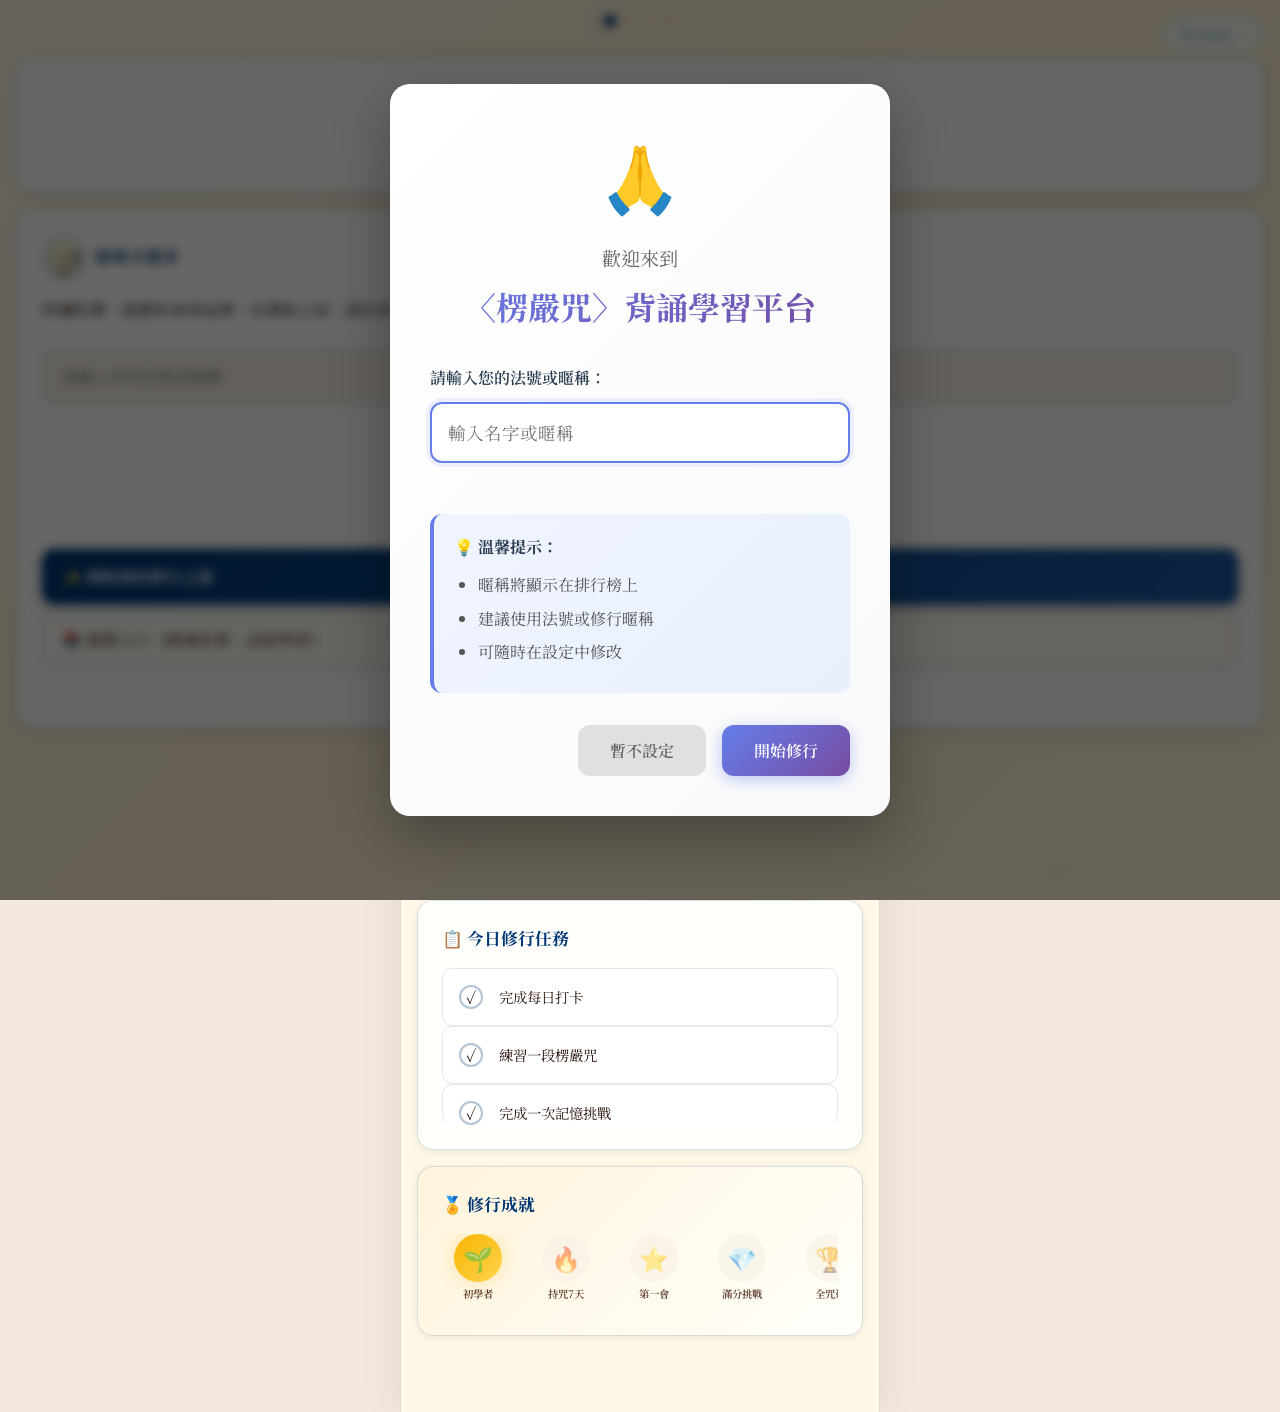
==== mobile-app.html @ 1b0c8c89 "楞嚴咒修行平台 - 手機App版本" ====
<!--
═══════════════════════════════════════════════════════════════
  檔案名稱：mobile-app.html
  功能說明：楞嚴咒修行平台 — 手機 App 版本（SPA）
  包含功能：入口故事、修行道場、經文練習、記憶挑戰、緣起故事、排行榜
  最後更新：2025-12-01
═══════════════════════════════════════════════════════════════
-->
<!DOCTYPE html>
<html lang="zh-TW">
<head>
    <meta charset="UTF-8">
    <meta name="viewport" content="width=device-width, initial-scale=1.0, maximum-scale=1.0, user-scalable=no, viewport-fit=cover">
    <meta name="apple-mobile-web-app-capable" content="yes">
    <meta name="apple-mobile-web-app-status-bar-style" content="default">
    <meta name="theme-color" content="#003775">
    <meta name="description" content="楞嚴咒背誦學習平台 — 手機版。透過遊戲化方式學習楞嚴咒，2620字・427句。">
    <title>楞嚴咒修行 — 手機版</title>

    <link rel="manifest" href="manifest.json">
    <link rel="icon" href="data:image/svg+xml,<svg xmlns=%22http://www.w3.org/2000/svg%22 viewBox=%220 0 100 100%22><text y=%22.9em%22 font-size=%2290%22>🪷</text></svg>">
    <link rel="apple-touch-icon" href="icons/zen_home.png">
    <link rel="stylesheet" href="mobile-app.css">
</head>
<body>
<div class="mobile-app" id="mobileApp">

    <!-- ==================== 頂部狀態列 ==================== -->
    <header class="app-header" id="appHeader">
        <div class="header-logo">
            <span class="logo-icon">🪷</span>
            <span>楞嚴咒修行</span>
        </div>
        <div class="header-stats">
            <div class="stat-badge" id="meritBadge">
                <span>☸</span>
                <span id="meritCount">0</span>
            </div>
            <div class="stat-badge" id="levelBadge">
                <span>⭐</span>
                <span id="levelText">Lv.1</span>
            </div>
            <img class="header-avatar" id="headerAvatar" src="avatars/mobile/1praying_monk.png" alt="頭像" onclick="MobileApp.showProfile()">
        </div>
    </header>

    <!-- ==================== 主內容區 ==================== -->
    <main class="app-content" id="appContent">

        <!-- ========== 道場主頁 ========== -->
        <div class="view active" id="view-home" data-view="home">
            <!-- 歡迎橫幅 -->
            <div class="dash-hero">
                <div class="dash-hero-title" id="dashGreeting">歡迎回來，修行者</div>
                <div class="dash-hero-subtitle">2620字・427句版本 ｜ 佛門課誦本</div>
            </div>

            <!-- 修行進度環 -->
            <div class="dash-progress-ring">
                <svg class="progress-ring-svg" viewBox="0 0 140 140">
                    <defs>
                        <linearGradient id="progressGradient" x1="0%" y1="0%" x2="100%" y2="0%">
                            <stop offset="0%" style="stop-color:#003775"/>
                            <stop offset="100%" style="stop-color:#83CCD2"/>
                        </linearGradient>
                    </defs>
                    <circle class="progress-ring-bg" cx="70" cy="70" r="60"/>
                    <circle class="progress-ring-fill" id="progressRing" cx="70" cy="70" r="60"
                            stroke-dasharray="377" stroke-dashoffset="377"/>
                </svg>
                <div class="progress-ring-text">
                    <div class="progress-ring-percent" id="progressPercent">0%</div>
                    <div class="progress-ring-label" id="progressLabel">已學會 0/427 句</div>
                </div>
            </div>

            <!-- 快捷卡片 -->
            <div class="dash-quicklinks">
                <div class="dash-quick-card" onclick="MobileApp.switchTab('practice')">
                    <span class="quick-card-icon">📖</span>
                    <div class="quick-card-title">經文練習</div>
                    <div class="quick-card-desc" id="practiceDesc">繼續學習</div>
                </div>
                <div class="dash-quick-card" onclick="MobileApp.switchTab('game')">
                    <span class="quick-card-icon">🎮</span>
                    <div class="quick-card-title">記憶挑戰</div>
                    <div class="quick-card-desc">問答追逐賽</div>
                </div>
            </div>

            <!-- 每日打卡 -->
            <div class="dash-checkin">
                <div class="checkin-header">
                    <span class="checkin-title">📅 每日打卡</span>
                    <span class="checkin-streak" id="streakDisplay">🔥 0 天</span>
                </div>
                <div class="checkin-week" id="checkinWeek"></div>
                <button class="checkin-btn" id="checkinBtn" onclick="MobileApp.dailyCheckin()">
                    ✨ 今日打卡
                </button>
            </div>

            <!-- 今日任務 -->
            <div class="dash-tasks">
                <div class="section-title">📋 今日修行任務</div>
                <div id="taskList">
                    <div class="task-item">
                        <div class="task-check" onclick="this.classList.toggle('done'); this.nextElementSibling.classList.toggle('done')">✓</div>
                        <span class="task-text">完成每日打卡</span>
                    </div>
                    <div class="task-item">
                        <div class="task-check" onclick="this.classList.toggle('done'); this.nextElementSibling.classList.toggle('done')">✓</div>
                        <span class="task-text">練習一段楞嚴咒</span>
                    </div>
                    <div class="task-item">
                        <div class="task-check" onclick="this.classList.toggle('done'); this.nextElementSibling.classList.toggle('done')">✓</div>
                        <span class="task-text">完成一次記憶挑戰</span>
                    </div>
                </div>
            </div>

            <!-- 成就 -->
            <div class="dash-achievements">
                <div class="section-title">🏅 修行成就</div>
                <div class="achievement-scroll" id="achievementScroll">
                    <div class="achievement-badge">
                        <div class="badge-icon">🌱</div>
                        <div class="badge-name">初學者</div>
                    </div>
                    <div class="achievement-badge">
                        <div class="badge-icon locked">🔥</div>
                        <div class="badge-name">持咒7天</div>
                    </div>
                    <div class="achievement-badge">
                        <div class="badge-icon locked">⭐</div>
                        <div class="badge-name">第一會</div>
                    </div>
                    <div class="achievement-badge">
                        <div class="badge-icon locked">💎</div>
                        <div class="badge-name">滿分挑戰</div>
                    </div>
                    <div class="achievement-badge">
                        <div class="badge-icon locked">🏆</div>
                        <div class="badge-name">全咒通</div>
                    </div>
                </div>
            </div>
        </div>

        <!-- ========== 經文練習頁 ========== -->
        <div class="view" id="view-practice" data-view="practice">
            <!-- 分會選擇 -->
            <div class="practice-sections" id="sectionSelector"></div>

            <!-- 模式選擇 -->
            <div class="practice-modes" id="modeSelector"></div>

            <!-- 拼音切換 -->
            <div class="pinyin-toggle">
                <div class="toggle-switch" id="pinyinToggle" onclick="MobileApp.togglePinyin()"></div>
                <span class="toggle-label">顯示拼音</span>
            </div>

            <!-- 預設模式：咒語顯示 -->
            <div id="defaultModeContent">
                <div class="mantra-display" id="mantraDisplay"></div>
                <div class="pagination" id="pagination"></div>
            </div>

            <!-- 拼圖模式 -->
            <div id="puzzleModeContent" style="display:none;">
                <div class="puzzle-container">
                    <div class="puzzle-question">
                        <div class="puzzle-question-text">請將以下文字排列為正確順序</div>
                        <div class="puzzle-reference" id="puzzleRef"></div>
                    </div>
                    <div class="puzzle-answer-area" id="puzzleAnswer"></div>
                    <div class="puzzle-pieces" id="puzzlePieces"></div>
                    <div style="text-align:center; margin-top: var(--space-md);">
                        <button class="btn-mobile btn-primary-m" onclick="MobileApp.nextPuzzle()">下一題 →</button>
                    </div>
                </div>
            </div>

            <!-- 問答模式 -->
            <div id="quizModeContent" style="display:none;">
                <div class="quiz-container">
                    <div class="quiz-current">
                        <div class="quiz-label">目前咒語</div>
                        <div class="quiz-text" id="quizCurrentText"></div>
                    </div>
                    <div class="quiz-label" style="text-align:center; margin-bottom: var(--space-sm);">請選擇下一句：</div>
                    <div class="quiz-options" id="quizOptions"></div>
                    <div class="game-feedback" id="quizFeedback" style="display:none;"></div>
                </div>
            </div>

            <!-- 錄音浮動按鈕 -->
            <button class="mobile-recorder-fab" id="recorderFab" onclick="MobileApp.toggleRecorder()" title="錄音">🎙️</button>
        </div>

        <!-- ========== 記憶挑戰頁 ========== -->
        <div class="view" id="view-game" data-view="game">
            <!-- 遊戲模式選擇 -->
            <div id="gameModeSelect" class="game-mode-select">
                <div class="section-title">🎮 選擇挑戰模式</div>

                <div class="game-mode-card" onclick="MobileApp.startChaseGame()">
                    <span class="game-mode-icon">⚔️</span>
                    <div class="game-mode-title">問答追逐賽</div>
                    <div class="game-mode-desc">答對前進，答錯後退<br>10次錯誤即挑戰失敗</div>
                    <div style="margin-top: var(--space-md); font-size:0.8rem; color: var(--accent); font-weight:600;">
                        入場費: 10 功德 ｜ 獎勵: 15-25 功德
                    </div>
                </div>

                <div class="game-mode-card" onclick="MobileApp.switchTab('practice'); MobileApp.setMode('puzzle')">
                    <span class="game-mode-icon">🧩</span>
                    <div class="game-mode-title">拼圖重組</div>
                    <div class="game-mode-desc">將打散的咒語文字<br>排列回正確順序</div>
                </div>

                <div style="text-align:center; padding: var(--space-md); font-size:0.85rem; color: var(--text-muted);">
                    目前功德: <strong id="gameMeritDisplay">0</strong> ☸
                </div>
            </div>

            <!-- 追逐遊戲進行中 -->
            <div id="chaseGameArea" class="chase-game" style="display:none;">
                <div class="section-title">⚔️ 問答追逐賽</div>

                <!-- 分會選擇 -->
                <div class="practice-sections" style="margin-bottom: var(--space-md);">
                    <select id="gameSection" class="section-chip" style="padding: 8px 16px; font-family:inherit; border-radius: var(--radius-full); border: 1.5px solid var(--border); background: var(--bg-card);" onchange="MobileApp.resetChaseGame()">
                        <option value="verses">偈頌</option>
                        <option value="assembly1" selected>第一會</option>
                        <option value="assembly2">第二會</option>
                        <option value="assembly3">第三會</option>
                        <option value="assembly4">第四會</option>
                        <option value="assembly5">第五會</option>
                    </select>
                </div>

                <!-- 追逐軌道 -->
                <div class="chase-track">
                    <div class="chase-character chase-player" id="chasePlayer">🧑‍🦲</div>
                    <div class="chase-character chase-enemy" id="chaseEnemy">👹</div>
                    <div class="chase-error-count">❌ <span id="chaseErrors">0</span>/10</div>
                </div>

                <!-- 當前咒語 -->
                <div class="game-current-mantra">
                    <div class="game-current-label">當前咒語</div>
                    <div class="game-current-text" id="gameCurrentText">—</div>
                    <button class="btn-mobile btn-secondary-m" style="margin-top: var(--space-sm); min-height:36px; padding:6px 16px; font-size:0.8rem;" onclick="MobileApp.playGameAudio()">🔊 播放</button>
                </div>

                <!-- 選項 -->
                <div class="game-options" id="gameOptions"></div>

                <!-- 反饋 -->
                <div class="game-feedback" id="gameFeedback" style="display:none;"></div>

                <!-- 退出按鈕 -->
                <div style="text-align:center; margin-top: var(--space-lg);">
                    <button class="btn-mobile btn-secondary-m" onclick="MobileApp.exitChaseGame()">退出挑戰</button>
                </div>
            </div>

            <!-- 遊戲結果 -->
            <div id="gameResultArea" class="game-result" style="display:none;">
                <span class="game-result-icon" id="gameResultIcon">🎉</span>
                <div class="game-result-title" id="gameResultTitle">挑戰完成！</div>
                <div class="game-result-score" id="gameResultScore"></div>
                <button class="btn-mobile btn-primary-m btn-full" onclick="MobileApp.exitChaseGame()">返回挑戰列表</button>
            </div>
        </div>

        <!-- ========== 緣起故事頁 ========== -->
        <div class="view" id="view-story" data-view="story">
            <div class="story-view">
                <div class="story-header">
                    <span class="story-header-icon">📖</span>
                    <div class="story-header-title">楞嚴咒緣起故事</div>
                </div>

                <div class="story-section">
                    <div class="story-section-title">【壹】故事背景</div>
                    <p class="story-text">
                        在兩千五百多年前的古印度，佛陀住在<strong>室羅筏城</strong>的祇桓精舍。
                        這座城市繁華富庶，佛陀在此說法度化衆生。當時佛陀身邊有許多弟子，
                        其中最出名的之一就是<strong>阿難尊者</strong>——佛陀的堂弟，也是佛陀的侍者。
                    </p>
                </div>

                <div class="story-section">
                    <div class="story-section-title">【貳】主要人物</div>
                    <div class="story-character-cards">
                        <div class="story-character">
                            <img src="人物圖檔/1.png" alt="阿難尊者" onerror="this.src='avatars/1praying_monk.png'">
                            <div class="story-character-name">阿難尊者</div>
                            <p style="font-size:0.75rem; color:var(--text-muted); margin-top:4px;">佛陀堂弟</p>
                        </div>
                        <div class="story-character">
                            <img src="人物圖檔/2.png" alt="摩登伽女" onerror="this.src='avatars/lotus_flower.png'">
                            <div class="story-character-name">摩登伽女</div>
                            <p style="font-size:0.75rem; color:var(--text-muted); margin-top:4px;">首陀羅族少女</p>
                        </div>
                    </div>
                    <p class="story-text">
                        阿難尊者記憶力超群，能背誦佛陀所說的所有經文，被稱為「多聞第一」。
                        他是佛法傳承的關鍵人物。
                    </p>
                </div>

                <div class="story-section">
                    <div class="story-section-title">【參】事件起因</div>
                    <p class="story-text">
                        有一天，阿難獨自外出乞食化緣。途中，他經過一條溪流，恰好遇見了一位名叫
                        <strong>摩登伽女</strong>的年輕女子。摩登伽女一見到相貌莊嚴的阿難，便深深被他吸引。
                    </p>
                </div>

                <div class="story-section">
                    <div class="story-section-title">【肆】危機時刻</div>
                    <p class="story-text">
                        摩登伽女的母親是一位精通外道咒術的婦人。見女兒對阿難一見鍾情，
                        便施展了<strong style="color:var(--danger);">先梵天咒</strong>（一種強力的迷惑咒術），
                        企圖控制阿難的心智。阿難雖然博學多聞，但定力不足，即將被邪咒迷惑，
                        <strong>清淨戒體即將被毀</strong>！
                    </p>
                    <div class="story-highlight">
                        <strong>🚨 情況危急！</strong> 如果阿難破戒，不僅他個人的修行毀於一旦，
                        更會影響整個佛法的傳承！
                    </div>
                </div>

                <div class="story-section">
                    <div class="story-section-title">【伍】佛陀救護</div>
                    <p class="story-text">
                        在千鈞一髮之際，佛陀以神通力感知到阿難的危險。
                        佛陀立即從肉髻中放出百寶光明，光中化現出一尊佛，
                        宣說了這部威力無比的<strong>楞嚴咒</strong>。
                    </p>
                    <div class="story-highlight">
                        <strong>🔮 楞嚴咒的力量：</strong><br>
                        ・破除一切邪咒邪術<br>
                        ・護持修行者的清淨心<br>
                        ・降伏天魔外道<br>
                        ・增長智慧與定力
                    </div>
                    <p class="story-text" style="margin-top: var(--space-md);">
                        佛陀命文殊師利菩薩持咒前往解救，楞嚴咒的神力瞬間破除了先梵天咒，
                        阿難恢復了清淨心，免於破戒之災。
                    </p>
                </div>

                <div class="story-section">
                    <div class="story-section-title">【陸】故事結局與意義</div>
                    <p class="story-text">
                        阿難被救回後，深感慚愧，跪在佛前痛哭懺悔。他發願要精進修行，
                        並請求佛陀開示正確的修行方法。佛陀因此開演了《楞嚴經》的教法。
                    </p>
                    <div class="story-quote">
                        「<strong>楞嚴咒</strong>是咒中之王，一切諸佛皆從楞嚴咒出生。
                        持誦此咒，能護身護心，遠離一切災難。」
                    </div>
                    <p class="story-text" style="margin-top: var(--space-md);">
                        而你，現在也將踏上學習楞嚴咒的旅程。<br>
                        這不只是背誦，更是一場<strong>心靈的修行</strong>。
                    </p>
                </div>
            </div>
        </div>

        <!-- ========== 排行榜頁 ========== -->
        <div class="view" id="view-leaderboard" data-view="leaderboard">
            <div class="leaderboard-header">
                <span class="lb-icon">🏆</span>
                <div class="lb-title">功德排行榜</div>
            </div>
            <div class="lb-list" id="leaderboardList"></div>
        </div>

    </main>

    <!-- ==================== 底部導航列 ==================== -->
    <nav class="bottom-nav" id="bottomNav">
        <button class="nav-tab active" data-tab="home" onclick="MobileApp.switchTab('home')">
            <span class="tab-icon">🏠</span>
            <span>道場</span>
        </button>
        <button class="nav-tab" data-tab="practice" onclick="MobileApp.switchTab('practice')">
            <span class="tab-icon">📖</span>
            <span>練習</span>
        </button>
        <button class="nav-tab" data-tab="game" onclick="MobileApp.switchTab('game')">
            <span class="tab-icon">🎮</span>
            <span>挑戰</span>
        </button>
        <button class="nav-tab" data-tab="story" onclick="MobileApp.switchTab('story')">
            <span class="tab-icon">📜</span>
            <span>故事</span>
        </button>
        <button class="nav-tab" data-tab="leaderboard" onclick="MobileApp.switchTab('leaderboard')">
            <span class="tab-icon">📊</span>
            <span>排行</span>
        </button>
    </nav>

    <!-- ==================== Onboarding 覆蓋層 ==================== -->
    <div class="onboarding-overlay" id="onboardingOverlay">
        <!-- 粒子背景 -->
        <div class="ob-particles" id="obParticles"></div>

        <!-- 跳過按鈕 -->
        <button class="ob-skip" onclick="MobileApp.skipOnboarding()">暫時跳過 →</button>

        <!-- 進度指示 -->
        <div class="ob-progress" id="obProgress">
            <div class="ob-dot active" data-step="0"></div>
            <div class="ob-dot" data-step="1"></div>
            <div class="ob-dot" data-step="2"></div>
            <div class="ob-dot" data-step="3"></div>
        </div>

        <!-- 場景 0: 歡迎 & 設定 -->
        <div class="ob-scene active" id="obScene0">
            <div class="ob-welcome-card">
                <p class="greeting">歡迎來到〈楞嚴咒〉背誦學習平台</p>
                <h1 class="main-title">你的修行之旅即將開始</h1>
            </div>

            <div class="ob-dialogue">
                <div class="ob-speaker">
                    <img class="ob-speaker-icon" src="avatars/mobile/護法v2.png" alt="道場守護者" onerror="this.src='avatars/1praying_monk.png'">
                    <span class="ob-speaker-name">道場守護者</span>
                </div>
                <p class="ob-text">
                    阿彌陀佛，感謝你來到這裡。在開始之前，請告訴我該如何稱呼你？
                </p>
                <div style="margin-top: var(--space-lg);">
                    <input type="text" class="ob-input" id="obUserName" placeholder="請輸入你的法號或暱稱" autocomplete="off">
                </div>
                <div style="margin-top: var(--space-lg);">
                    <p class="ob-avatar-label">請選擇你的法相（頭像）</p>
                    <div class="ob-avatar-grid" id="obAvatarGrid">
                        <button class="ob-avatar-btn selected" data-avatar="avatars/mobile/1praying_monk.png" onclick="MobileApp.selectAvatar(this)">
                            <img src="avatars/mobile/1praying_monk.png" alt="合掌僧侶">
                        </button>
                        <button class="ob-avatar-btn" data-avatar="avatars/mobile/meditating.png" onclick="MobileApp.selectAvatar(this)">
                            <img src="avatars/mobile/meditating.png" alt="打坐修行">
                        </button>
                        <button class="ob-avatar-btn" data-avatar="avatars/mobile/dharma_wheel.png" onclick="MobileApp.selectAvatar(this)">
                            <img src="avatars/mobile/dharma_wheel.png" alt="法輪">
                        </button>
                        <button class="ob-avatar-btn" data-avatar="avatars/mobile/mala_beads.png" onclick="MobileApp.selectAvatar(this)">
                            <img src="avatars/mobile/mala_beads.png" alt="念珠">
                        </button>
                        <button class="ob-avatar-btn" data-avatar="avatars/mobile/lotus_flower.png" onclick="MobileApp.selectAvatar(this)">
                            <img src="avatars/mobile/lotus_flower.png" alt="蓮花">
                        </button>
                    </div>
                </div>
                <div class="ob-choices" style="margin-top: var(--space-lg);">
                    <button class="ob-choice-btn primary" onclick="MobileApp.startOnboarding()">
                        ✨ 開始我的修行之旅
                    </button>
                    <button class="ob-choice-btn" onclick="MobileApp.advancedEntry()">
                        📚 進階入口（跳過故事，直接學習）
                    </button>
                </div>
                <p style="text-align:center; margin-top: var(--space-md); font-size:0.8rem; color: var(--text-muted);">
                    💡 進階入口適合已熟悉背景故事的修行者
                </p>
            </div>
        </div>

        <!-- 場景 1: 緊急情況 -->
        <div class="ob-scene" id="obScene1">
            <div class="ob-emergency">
                <span class="ob-emergency-icon">⚠️</span>
                <div style="margin-top: var(--space-md);">
                    <div class="ob-speaker">
                        <span style="font-size:2rem;">😰</span>
                        <span class="ob-speaker-name" id="obSpeaker1">道場弟子</span>
                    </div>
                    <p class="ob-text center">
                        <strong class="ob-highlight" id="obName1"></strong>，不好了！<br>
                        <span class="ob-danger">阿難尊者遇到危險了！</span>
                    </p>
                    <p class="ob-text" style="margin-top: var(--space-md);">
                        阿難尊者外出化緣時，被摩登伽女的母親用<span class="ob-danger">邪咒困住</span>，
                        清淨戒體即將被毀！
                    </p>
                </div>
            </div>
            <div class="ob-choices" style="margin-top: var(--space-md);">
                <button class="ob-choice-btn primary" onclick="MobileApp.nextOBScene(2)">
                    💪 我願意幫忙！發生什麼事了？
                </button>
                <button class="ob-choice-btn" onclick="MobileApp.nextOBScene(2)">
                    🤔 阿難尊者是誰？為什麼這麼重要？
                </button>
            </div>
        </div>

        <!-- 場景 2: 佛陀說明 -->
        <div class="ob-scene" id="obScene2">
            <div class="ob-dialogue">
                <div class="ob-speaker">
                    <img class="ob-speaker-icon" src="avatars/mobile/gaya佛陀(有背景).png" alt="佛陀" onerror="this.style.display='none'">
                    <span class="ob-speaker-name">佛陀</span>
                </div>
                <p class="ob-text">
                    <strong class="ob-highlight" id="obName2"></strong>，阿難是我的弟子，
                    他記憶力超群，能背誦所有經文，是佛法傳承的關鍵人物。
                </p>
                <p class="ob-text" style="margin-top: var(--space-md);">
                    此刻，他正被邪咒困住，處境危急。
                    <span class="ob-highlight">只有楞嚴咒的力量</span>能夠破解這個邪咒。
                </p>
                <p class="ob-text center" style="font-size:1.2rem; margin-top: var(--space-xl);">
                    "但是... <strong class="ob-highlight" id="obName3"></strong>，<br>
                    <span class="ob-highlight">為什麼我選擇了你？</span>"
                </p>
            </div>
            <div class="ob-choices" style="margin-top: var(--space-md);">
                <button class="ob-choice-btn primary" onclick="MobileApp.nextOBScene(3)">
                    為什麼是我？我能做到嗎？
                </button>
            </div>
        </div>

        <!-- 場景 3: 使命揭示 -->
        <div class="ob-scene" id="obScene3">
            <div class="ob-mission">
                <span class="ob-mission-icon">🔮</span>
                <h2 class="ob-mission-title">你被選中的原因</h2>
                <p class="ob-mission-desc">
                    <strong class="ob-highlight" id="obName4"></strong>，我看到了你內心的<span class="ob-highlight">善念</span>與<span class="ob-highlight">決心</span>。
                    <br><br>
                    楞嚴咒不只是咒語，它是<span class="ob-highlight">智慧與慈悲的結晶</span>。<br>
                    只有真心想要幫助他人的人，才能發揮它的真正力量。
                </p>
                <p class="ob-mission-desc" style="font-size:1.05rem; margin-top: var(--space-lg);">
                    這不僅是救援阿難的任務，<br>
                    更是你<span class="ob-highlight">修行之路的開始</span>。
                </p>
            </div>
            <div class="ob-dialogue" style="margin-top: var(--space-lg);">
                <p class="ob-text center" style="font-size:1.15rem;">
                    <strong class="ob-highlight" id="obName5"></strong>，<br>
                    你願意接受這個使命嗎？
                </p>
            </div>
            <div class="ob-choices" style="margin-top: var(--space-md);">
                <button class="ob-choice-btn primary" onclick="MobileApp.acceptMission()">
                    ⚔️ 我接受！請教我楞嚴咒
                </button>
                <button class="ob-choice-btn" onclick="MobileApp.showEncouragement()">
                    😰 我擔心自己做不到...
                </button>
            </div>
        </div>

        <!-- 鼓勵場景 -->
        <div class="ob-scene" id="obSceneEncourage">
            <div class="ob-dialogue">
                <div class="ob-speaker">
                    <img class="ob-speaker-icon" src="avatars/mobile/gaya佛陀(有背景).png" alt="佛陀" onerror="this.style.display='none'">
                    <span class="ob-speaker-name">佛陀</span>
                </div>
                <p class="ob-text">
                    <strong class="ob-highlight" id="obName6"></strong>，不要害怕。
                </p>
                <p class="ob-text" style="margin-top: var(--space-md);">
                    <span class="ob-highlight">每個人都是從零開始的</span>。<br>
                    我會一步步引導你，我們一起學習。
                </p>
                <p class="ob-text center" style="font-size:1.15rem; margin-top: var(--space-xl);">
                    "相信自己，<br>你一定可以的！"
                </p>
            </div>
            <div class="ob-choices" style="margin-top: var(--space-md);">
                <button class="ob-choice-btn primary" onclick="MobileApp.acceptMission()">
                    💪 好！我願意試試看
                </button>
            </div>
        </div>
    </div>

    <!-- ==================== Toast 通知 ==================== -->
    <div class="mobile-toast" id="mobileToast">
        <span class="toast-icon" id="toastIcon">✨</span>
        <div class="toast-content">
            <div class="toast-title" id="toastTitle"></div>
            <div class="toast-message" id="toastMessage"></div>
        </div>
    </div>

    <!-- 蓮花裝飾 -->
    <div class="lotus-decoration">🪷</div>

    <!-- 音頻播放器 -->
    <audio id="audioPlayer"></audio>
</div>

<!-- ==================== 隱藏桌面版注入的 UI ==================== -->
<style>
    /* global-nav.js 注入的桌面導航列 — 手機版不需要 */
    .global-nav { display: none !important; }
    body { padding-top: 0 !important; }
    /* user-profile-system.js 的歡迎彈窗 — 手機版用 onboarding 取代 */
    .user-welcome-modal-overlay { display: none !important; }
    /* progressive-learning-ui.js 注入的桌面 UI */
    .progressive-mode-toggle, .progressive-stats-bar { display: none !important; }
</style>

<!-- ==================== 咒語資料 ==================== -->
<script src="mantra-data.js"></script>

<!-- ==================== 原站外部 JS 功能模組（完整包含） ==================== -->
<!-- 載入順序依照依賴關係：基礎 → 引擎 → UI -->

<!-- 1. 基礎：全域資料管理器（自動初始化，localStorage: shurangama_user_data_v2） -->
<script src="global-data-manager.js"></script>

<!-- 2. 間隔重複引擎（依賴 GlobalDataManager，自動初始化） -->
<script src="spaced-repetition-engine.js"></script>

<!-- 3. 漸進式學習引擎（依賴 GDM + SRS，需手動實例化） -->
<script src="progressive-learning-engine.js"></script>

<!-- 4. 難度引擎（依賴 GDM，自動初始化） -->
<script src="difficulty-engine.js"></script>

<!-- 5. 獎勵通知系統（獨立，自動監聽 levelUp / achievementUnlocked 事件） -->
<script src="reward-notification.js"></script>

<!-- 6. 用戶個人檔案系統（自動初始化） -->
<script src="user-profile-system.js"></script>

<!-- 7. 漸進式學習 UI（依賴 GDM + SRS + PLE，自動初始化） -->
<script src="progressive-learning-ui.js"></script>
<link rel="stylesheet" href="progressive-learning-styles.css">

<!-- 8. 全域導航（桌面版導航，CSS 已隱藏，保留以確保 navigateWithTransition 等功能可用） -->
<script src="global-nav.js"></script>

<!-- ==================== App 核心邏輯 ==================== -->
<script src="mobile-app.js"></script>


<!-- ==================== Service Worker 註冊 ==================== -->
<script>
if ('serviceWorker' in navigator) {
    window.addEventListener('load', () => {
        navigator.serviceWorker.register('./sw.js')
            .then(reg => console.log('[App] SW registered:', reg.scope))
            .catch(err => console.warn('[App] SW registration failed:', err));
    });
}
</script>

</body>
</html>
---- mobile-app.css ----
/**
 * ═══════════════════════════════════════════════════════════════
 * 檔案名稱：mobile-app.css
 * 功能說明：楞嚴咒修行平台 — 手機 App 版本樣式
 * 設計風格：日本傳統色 + 現代手機 UI
 * ═══════════════════════════════════════════════════════════════
 */

@import url('https://fonts.googleapis.com/css2?family=Noto+Serif+TC:wght@400;600;700&display=swap');

/* ═══════════════════════════════════════════════════════════════
   設計系統 — CSS 變數
   ═══════════════════════════════════════════════════════════════ */
:root {
    /* 日本傳統色 */
    --primary: #003775;         /* 瑠璃色 */
    --primary-light: #1a5ba3;
    --primary-dark: #002554;
    --secondary: #83CCD2;       /* 白群色 */
    --accent: #F8B400;          /* 山吹色 */
    --success: #5DAC81;         /* 若竹色 */
    --danger: #EB6101;          /* 朱色 */
    --info: #38A1DB;            /* 露草色 */

    /* 背景色系 */
    --bg-body: #F2E8DC;         /* 白橡色 */
    --bg-app: #FFF8E7;          /* 米黃 */
    --bg-card: #FFFFFB;         /* 胡粉色 */
    --bg-card-alt: #FFF4DC;
    --bg-input: #F7F0E5;

    /* 文字色系 */
    --text-primary: #2D1810;
    --text-secondary: #5C3A28;
    --text-muted: #9B8574;
    --text-on-primary: #FFFFFF;

    /* 邊框 & 陰影 */
    --border: rgba(0, 55, 117, 0.15);
    --border-strong: rgba(0, 55, 117, 0.3);
    --shadow-sm: 0 2px 8px rgba(45, 24, 16, 0.08);
    --shadow-md: 0 4px 16px rgba(45, 24, 16, 0.12);
    --shadow-lg: 0 8px 32px rgba(45, 24, 16, 0.16);
    --shadow-glow: 0 0 20px rgba(248, 180, 0, 0.3);

    /* 圓角 */
    --radius-sm: 8px;
    --radius-md: 12px;
    --radius-lg: 16px;
    --radius-xl: 24px;
    --radius-full: 9999px;

    /* 間距 */
    --space-xs: 4px;
    --space-sm: 8px;
    --space-md: 16px;
    --space-lg: 24px;
    --space-xl: 32px;
    --space-2xl: 48px;

    /* 導航尺寸 */
    --nav-height: 60px;
    --header-height: 56px;
    --safe-bottom: env(safe-area-inset-bottom, 0px);
    --safe-top: env(safe-area-inset-top, 0px);

    /* 動畫 */
    --ease-out: cubic-bezier(0.25, 0.46, 0.45, 0.94);
    --ease-spring: cubic-bezier(0.68, -0.55, 0.265, 1.55);
    --duration-fast: 0.2s;
    --duration-normal: 0.3s;
    --duration-slow: 0.5s;
}

/* ═══════════════════════════════════════════════════════════════
   基礎重置
   ═══════════════════════════════════════════════════════════════ */
*, *::before, *::after {
    margin: 0;
    padding: 0;
    box-sizing: border-box;
    -webkit-tap-highlight-color: transparent;
}

html {
    font-size: 16px;
    -webkit-text-size-adjust: 100%;
    scroll-behavior: smooth;
}

body {
    font-family: 'Noto Serif TC', 'PingFang TC', 'Hiragino Sans', serif;
    background: var(--bg-body);
    color: var(--text-primary);
    line-height: 1.6;
    overflow-x: hidden;
    min-height: 100vh;
    min-height: 100dvh;
    -webkit-font-smoothing: antialiased;
}

/* ═══════════════════════════════════════════════════════════════
   App 外殼
   ═══════════════════════════════════════════════════════════════ */
.mobile-app {
    max-width: 480px;
    margin: 0 auto;
    min-height: 100vh;
    min-height: 100dvh;
    background: var(--bg-app);
    position: relative;
    overflow: hidden;
    box-shadow: 0 0 40px rgba(0, 0, 0, 0.08);
}

/* ═══════════════════════════════════════════════════════════════
   頂部狀態列
   ═══════════════════════════════════════════════════════════════ */
.app-header {
    position: fixed;
    top: 0;
    left: 50%;
    transform: translateX(-50%);
    width: 100%;
    max-width: 480px;
    height: var(--header-height);
    padding-top: var(--safe-top);
    background: rgba(255, 248, 231, 0.92);
    backdrop-filter: saturate(180%) blur(20px);
    -webkit-backdrop-filter: saturate(180%) blur(20px);
    border-bottom: 1px solid var(--border);
    z-index: 100;
    display: flex;
    align-items: center;
    justify-content: space-between;
    padding-left: var(--space-md);
    padding-right: var(--space-md);
}

.header-logo {
    display: flex;
    align-items: center;
    gap: var(--space-sm);
    font-weight: 700;
    font-size: 1.05rem;
    color: var(--primary);
}

.header-logo .logo-icon {
    font-size: 1.4rem;
}

.header-stats {
    display: flex;
    align-items: center;
    gap: var(--space-sm);
}

.stat-badge {
    display: flex;
    align-items: center;
    gap: 4px;
    padding: 4px 10px;
    background: linear-gradient(135deg, rgba(0, 55, 117, 0.08), rgba(131, 204, 210, 0.12));
    border-radius: var(--radius-full);
    font-size: 0.8rem;
    font-weight: 600;
    color: var(--primary);
}

.header-avatar {
    width: 36px;
    height: 36px;
    border-radius: 50%;
    border: 2px solid var(--primary);
    object-fit: cover;
    cursor: pointer;
    transition: transform var(--duration-fast) var(--ease-out);
}

.header-avatar:active {
    transform: scale(0.92);
}

/* ═══════════════════════════════════════════════════════════════
   底部導航列
   ═══════════════════════════════════════════════════════════════ */
.bottom-nav {
    position: fixed;
    bottom: 0;
    left: 50%;
    transform: translateX(-50%);
    width: 100%;
    max-width: 480px;
    height: calc(var(--nav-height) + var(--safe-bottom));
    padding-bottom: var(--safe-bottom);
    background: rgba(255, 255, 251, 0.95);
    backdrop-filter: saturate(180%) blur(20px);
    -webkit-backdrop-filter: saturate(180%) blur(20px);
    border-top: 1px solid var(--border);
    display: flex;
    align-items: center;
    justify-content: space-around;
    z-index: 100;
}

.nav-tab {
    flex: 1;
    display: flex;
    flex-direction: column;
    align-items: center;
    gap: 2px;
    padding: 6px 0;
    background: none;
    border: none;
    color: var(--text-muted);
    font-family: inherit;
    font-size: 0.65rem;
    font-weight: 600;
    cursor: pointer;
    transition: all var(--duration-fast) var(--ease-out);
    position: relative;
    -webkit-tap-highlight-color: transparent;
}

.nav-tab .tab-icon {
    font-size: 1.5rem;
    transition: transform var(--duration-fast) var(--ease-spring);
    line-height: 1;
}

.nav-tab.active {
    color: var(--primary);
}

.nav-tab.active .tab-icon {
    transform: scale(1.15) translateY(-2px);
}

.nav-tab.active::after {
    content: '';
    position: absolute;
    top: 0;
    left: 50%;
    transform: translateX(-50%);
    width: 24px;
    height: 3px;
    background: var(--primary);
    border-radius: 0 0 3px 3px;
}

.nav-tab:active .tab-icon {
    transform: scale(0.9);
}

/* Ripple effect */
.nav-tab .ripple {
    position: absolute;
    border-radius: 50%;
    background: rgba(0, 55, 117, 0.15);
    animation: ripple-effect 0.6s linear;
    pointer-events: none;
}

@keyframes ripple-effect {
    from {
        transform: scale(0);
        opacity: 1;
    }
    to {
        transform: scale(4);
        opacity: 0;
    }
}

/* ═══════════════════════════════════════════════════════════════
   主內容區域
   ═══════════════════════════════════════════════════════════════ */
.app-content {
    padding-top: var(--header-height);
    padding-bottom: calc(var(--nav-height) + var(--safe-bottom));
    min-height: 100vh;
    min-height: 100dvh;
}

/* ═══════════════════════════════════════════════════════════════
   頁面視圖
   ═══════════════════════════════════════════════════════════════ */
.view {
    display: none;
    padding: var(--space-md);
    animation: viewFadeIn var(--duration-normal) var(--ease-out);
}

.view.active {
    display: block;
}

@keyframes viewFadeIn {
    from {
        opacity: 0;
        transform: translateY(12px);
    }
    to {
        opacity: 1;
        transform: translateY(0);
    }
}

/* 向左/向右滑動切換動畫 */
.view.slide-in-right {
    animation: slideInRight var(--duration-normal) var(--ease-out);
}

.view.slide-in-left {
    animation: slideInLeft var(--duration-normal) var(--ease-out);
}

@keyframes slideInRight {
    from { opacity: 0; transform: translateX(30px); }
    to   { opacity: 1; transform: translateX(0); }
}

@keyframes slideInLeft {
    from { opacity: 0; transform: translateX(-30px); }
    to   { opacity: 1; transform: translateX(0); }
}

/* ═══════════════════════════════════════════════════════════════
   Onboarding / 入口故事 — 全螢幕覆蓋
   ═══════════════════════════════════════════════════════════════ */
.onboarding-overlay {
    position: fixed;
    inset: 0;
    z-index: 200;
    background:
        linear-gradient(135deg,
            rgba(255, 248, 231, 0.97) 0%,
            rgba(255, 240, 210, 0.97) 50%,
            rgba(255, 245, 220, 0.97) 100%);
    background-color: var(--bg-app);
    overflow-y: auto;
    overflow-x: hidden;
    display: flex;
    flex-direction: column;
}

.onboarding-overlay.hidden {
    display: none;
}

/* 粒子背景 */
.ob-particles {
    position: fixed;
    inset: 0;
    pointer-events: none;
    z-index: 0;
    opacity: 0.4;
}

.ob-particle {
    position: absolute;
    background: linear-gradient(135deg, rgba(232, 149, 94, 0.6), rgba(212, 167, 106, 0.4));
    border-radius: 50%;
    animation: floatParticle 8s infinite ease-in-out;
}

@keyframes floatParticle {
    0%, 100% {
        transform: translateY(0) translateX(0) scale(1);
        opacity: 0.4;
    }
    50% {
        transform: translateY(-20px) translateX(10px) scale(1.1);
        opacity: 0.6;
    }
}

/* Onboarding 進度 */
.ob-progress {
    display: flex;
    justify-content: center;
    gap: 10px;
    padding: var(--space-md);
    padding-top: calc(var(--space-md) + var(--safe-top));
    position: relative;
    z-index: 1;
}

.ob-dot {
    width: 10px;
    height: 10px;
    border-radius: 50%;
    background: rgba(212, 167, 106, 0.25);
    transition: all var(--duration-normal) var(--ease-out);
}

.ob-dot.active {
    background: var(--primary);
    box-shadow: 0 0 12px rgba(0, 55, 117, 0.4);
    transform: scale(1.2);
}

/* Onboarding 場景 */
.ob-scene {
    flex: 1;
    display: none;
    flex-direction: column;
    padding: var(--space-md);
    gap: var(--space-md);
    position: relative;
    z-index: 1;
    animation: sceneFadeIn 0.6s var(--ease-out);
}

.ob-scene.active {
    display: flex;
}

@keyframes sceneFadeIn {
    from { opacity: 0; transform: translateY(20px); }
    to { opacity: 1; transform: translateY(0); }
}

/* 跳過按鈕 */
.ob-skip {
    position: fixed;
    top: calc(var(--space-md) + var(--safe-top));
    right: var(--space-md);
    z-index: 210;
    padding: 8px 16px;
    background: rgba(255, 252, 245, 0.9);
    backdrop-filter: blur(10px);
    border: 1.5px solid var(--secondary);
    border-radius: var(--radius-full);
    color: var(--secondary);
    font-size: 0.8rem;
    font-weight: 600;
    font-family: inherit;
    cursor: pointer;
    transition: all var(--duration-fast);
}

.ob-skip:active {
    transform: scale(0.95);
    background: rgba(255, 248, 231, 1);
    border-color: var(--primary);
    color: var(--primary);
}

/* 歡迎卡片 */
.ob-welcome-card {
    text-align: center;
    padding: var(--space-xl) var(--space-lg);
    background: var(--bg-card);
    border: 2px solid var(--border);
    border-radius: var(--radius-lg);
    box-shadow: var(--shadow-md);
}

.ob-welcome-card .greeting {
    font-size: 1rem;
    color: var(--text-secondary);
    margin-bottom: var(--space-sm);
}

.ob-welcome-card .main-title {
    font-size: 1.6rem;
    font-weight: 700;
    color: var(--primary);
    line-height: 1.3;
}

/* 對話框 */
.ob-dialogue {
    background: var(--bg-card);
    border: 2px solid var(--border);
    border-radius: var(--radius-lg);
    padding: var(--space-lg);
    box-shadow: var(--shadow-md);
}

.ob-speaker {
    display: flex;
    align-items: center;
    gap: var(--space-sm);
    margin-bottom: var(--space-md);
}

.ob-speaker-icon {
    width: 44px;
    height: 44px;
    border-radius: 50%;
    object-fit: cover;
    border: 2px solid var(--border-strong);
}

.ob-speaker-name {
    font-size: 1.05rem;
    color: var(--primary);
    font-weight: 700;
}

.ob-text {
    font-size: 1rem;
    line-height: 1.9;
    color: var(--text-primary);
    text-align: justify;
}

.ob-text.center {
    text-align: center;
}

.ob-highlight {
    color: var(--primary);
    font-weight: 700;
}

.ob-danger {
    color: var(--danger);
    font-weight: 700;
    animation: dangerPulse 1.5s infinite;
}

@keyframes dangerPulse {
    0%, 100% { opacity: 1; }
    50% { opacity: 0.7; }
}

/* 暱稱輸入 */
.ob-input {
    width: 100%;
    padding: 14px 18px;
    font-size: 1rem;
    border-radius: var(--radius-md);
    border: 2px solid var(--border);
    background: var(--bg-input);
    color: var(--text-primary);
    font-family: inherit;
    transition: border-color var(--duration-fast);
    outline: none;
}

.ob-input:focus {
    border-color: var(--primary);
    box-shadow: 0 0 0 3px rgba(0, 55, 117, 0.1);
}

/* 頭像選擇器 */
.ob-avatar-label {
    text-align: center;
    font-weight: 700;
    font-size: 0.95rem;
    color: var(--text-primary);
    margin-bottom: var(--space-sm);
}

.ob-avatar-grid {
    display: flex;
    justify-content: center;
    gap: var(--space-md);
    flex-wrap: wrap;
}

.ob-avatar-btn {
    width: 64px;
    height: 64px;
    border-radius: 50%;
    border: 3px solid rgba(184, 149, 107, 0.3);
    background: var(--bg-card);
    cursor: pointer;
    transition: all var(--duration-fast) var(--ease-out);
    padding: 0;
    overflow: hidden;
    box-shadow: var(--shadow-sm);
}

.ob-avatar-btn img {
    width: 100%;
    height: 100%;
    object-fit: cover;
    object-position: 0% center;
    border-radius: 50%;
}

.ob-avatar-btn.selected {
    border-color: var(--primary);
    box-shadow: 0 0 16px rgba(0, 55, 117, 0.3);
    transform: scale(1.12);
}

.ob-avatar-btn:active {
    transform: scale(0.95);
}

/* 選擇按鈕 */
.ob-choices {
    display: flex;
    flex-direction: column;
    gap: var(--space-sm);
}

.ob-choice-btn {
    display: flex;
    align-items: center;
    gap: var(--space-sm);
    background: linear-gradient(135deg, rgba(255, 252, 245, 0.95), rgba(255, 248, 235, 0.95));
    border: 2px solid var(--border);
    color: var(--text-primary);
    padding: 14px 18px;
    border-radius: var(--radius-md);
    font-size: 1rem;
    font-family: inherit;
    cursor: pointer;
    transition: all var(--duration-fast) var(--ease-out);
    text-align: left;
    box-shadow: var(--shadow-sm);
}

.ob-choice-btn:active {
    transform: scale(0.97);
    box-shadow: var(--shadow-md);
}

.ob-choice-btn.primary {
    background: linear-gradient(135deg, var(--primary) 0%, var(--primary-light) 100%);
    border-color: var(--primary);
    color: var(--text-on-primary);
    font-weight: 700;
    box-shadow: 0 4px 16px rgba(0, 55, 117, 0.3);
}

.ob-choice-btn.primary:active {
    box-shadow: 0 2px 8px rgba(0, 55, 117, 0.4);
}

/* 緊急場景 */
.ob-emergency {
    background: linear-gradient(135deg, rgba(232, 149, 94, 0.12), rgba(212, 167, 106, 0.1));
    border: 2px solid var(--accent);
    border-radius: var(--radius-lg);
    padding: var(--space-lg);
    box-shadow: var(--shadow-md);
    animation: borderGlow 2s infinite;
}

@keyframes borderGlow {
    0%, 100% { border-color: var(--accent); }
    50% { border-color: #F5AA75; }
}

.ob-emergency-icon {
    font-size: 3rem;
    text-align: center;
    display: block;
    animation: shake 0.5s infinite;
}

@keyframes shake {
    0%, 100% { transform: translateX(0); }
    25% { transform: translateX(-3px); }
    75% { transform: translateX(3px); }
}

/* 使命揭示 */
.ob-mission {
    background: var(--bg-card);
    border: 2px solid var(--primary);
    border-radius: var(--radius-lg);
    padding: var(--space-xl) var(--space-lg);
    text-align: center;
    box-shadow: var(--shadow-md);
    animation: missionGlow 2s ease-in-out infinite;
}

@keyframes missionGlow {
    0%, 100% { box-shadow: 0 4px 16px rgba(0, 55, 117, 0.2); }
    50% { box-shadow: 0 8px 32px rgba(0, 55, 117, 0.35); }
}

.ob-mission-icon {
    font-size: 3.5rem;
    display: block;
    margin-bottom: var(--space-md);
    animation: floatIcon 3s ease-in-out infinite;
}

@keyframes floatIcon {
    0%, 100% { transform: translateY(0); }
    50% { transform: translateY(-8px); }
}

.ob-mission-title {
    font-size: 1.5rem;
    color: var(--primary);
    font-weight: 700;
    margin-bottom: var(--space-md);
}

.ob-mission-desc {
    font-size: 0.95rem;
    line-height: 1.8;
    color: var(--text-primary);
}

/* ═══════════════════════════════════════════════════════════════
   Dashboard / 道場主頁
   ═══════════════════════════════════════════════════════════════ */

/* 歡迎橫幅 */
.dash-hero {
    background: linear-gradient(135deg, var(--primary) 0%, var(--primary-light) 50%, var(--secondary) 100%);
    border-radius: var(--radius-lg);
    padding: var(--space-xl) var(--space-lg);
    color: var(--text-on-primary);
    position: relative;
    overflow: hidden;
    margin-bottom: var(--space-md);
}

.dash-hero::before {
    content: '';
    position: absolute;
    top: -50%;
    right: -30%;
    width: 200px;
    height: 200px;
    background: radial-gradient(circle, rgba(248, 180, 0, 0.2) 0%, transparent 70%);
    border-radius: 50%;
}

.dash-hero-title {
    font-size: 1.3rem;
    font-weight: 700;
    margin-bottom: var(--space-xs);
    position: relative;
}

.dash-hero-subtitle {
    font-size: 0.85rem;
    opacity: 0.85;
    position: relative;
}

/* 進度環 */
.dash-progress-ring {
    display: flex;
    flex-direction: column;
    align-items: center;
    padding: var(--space-lg);
    background: var(--bg-card);
    border-radius: var(--radius-lg);
    box-shadow: var(--shadow-md);
    border: 1px solid var(--border);
    margin-bottom: var(--space-md);
}

.progress-ring-svg {
    width: 140px;
    height: 140px;
    transform: rotate(-90deg);
}

.progress-ring-bg {
    fill: none;
    stroke: var(--bg-input);
    stroke-width: 10;
}

.progress-ring-fill {
    fill: none;
    stroke: url(#progressGradient);
    stroke-width: 10;
    stroke-linecap: round;
    transition: stroke-dashoffset 1s var(--ease-out);
}

.progress-ring-text {
    text-align: center;
    margin-top: var(--space-sm);
}

.progress-ring-percent {
    font-size: 2rem;
    font-weight: 700;
    color: var(--primary);
}

.progress-ring-label {
    font-size: 0.85rem;
    color: var(--text-secondary);
}

/* 快捷卡片 */
.dash-quicklinks {
    display: grid;
    grid-template-columns: 1fr 1fr;
    gap: var(--space-md);
    margin-bottom: var(--space-md);
}

.dash-quick-card {
    background: var(--bg-card);
    border: 1px solid var(--border);
    border-radius: var(--radius-lg);
    padding: var(--space-lg) var(--space-md);
    text-align: center;
    cursor: pointer;
    transition: all var(--duration-fast) var(--ease-out);
    box-shadow: var(--shadow-sm);
    position: relative;
    overflow: hidden;
}

.dash-quick-card::after {
    content: '';
    position: absolute;
    inset: 0;
    background: linear-gradient(135deg, transparent 0%, rgba(0, 55, 117, 0.03) 100%);
    opacity: 0;
    transition: opacity var(--duration-fast);
}

.dash-quick-card:active {
    transform: scale(0.96);
    box-shadow: var(--shadow-md);
}

.dash-quick-card:active::after {
    opacity: 1;
}

.quick-card-icon {
    font-size: 2rem;
    margin-bottom: var(--space-sm);
    display: block;
}

.quick-card-title {
    font-size: 0.95rem;
    font-weight: 700;
    color: var(--text-primary);
    margin-bottom: var(--space-xs);
}

.quick-card-desc {
    font-size: 0.75rem;
    color: var(--text-muted);
}

/* 每日打卡 */
.dash-checkin {
    background: var(--bg-card);
    border: 1px solid var(--border);
    border-radius: var(--radius-lg);
    padding: var(--space-lg);
    box-shadow: var(--shadow-sm);
    margin-bottom: var(--space-md);
}

.checkin-header {
    display: flex;
    justify-content: space-between;
    align-items: center;
    margin-bottom: var(--space-md);
}

.checkin-title {
    font-size: 1.05rem;
    font-weight: 700;
    color: var(--primary);
}

.checkin-streak {
    display: flex;
    align-items: center;
    gap: var(--space-xs);
    font-size: 0.85rem;
    font-weight: 600;
    color: var(--accent);
}

.checkin-week {
    display: flex;
    justify-content: space-between;
    gap: var(--space-sm);
    margin-bottom: var(--space-md);
}

.checkin-day {
    flex: 1;
    text-align: center;
}

.checkin-day-label {
    font-size: 0.7rem;
    color: var(--text-muted);
    margin-bottom: var(--space-xs);
}

.checkin-day-circle {
    width: 32px;
    height: 32px;
    border-radius: 50%;
    border: 2px solid var(--border);
    margin: 0 auto;
    display: flex;
    align-items: center;
    justify-content: center;
    font-size: 0.8rem;
    transition: all var(--duration-fast);
}

.checkin-day-circle.done {
    background: var(--success);
    border-color: var(--success);
    color: white;
}

.checkin-day-circle.today {
    border-color: var(--primary);
    box-shadow: 0 0 0 3px rgba(0, 55, 117, 0.15);
}

.checkin-btn {
    width: 100%;
    padding: 14px;
    border: none;
    border-radius: var(--radius-md);
    background: linear-gradient(135deg, var(--primary), var(--primary-light));
    color: white;
    font-size: 1rem;
    font-weight: 700;
    font-family: inherit;
    cursor: pointer;
    transition: all var(--duration-fast);
    box-shadow: 0 4px 12px rgba(0, 55, 117, 0.25);
}

.checkin-btn:active {
    transform: scale(0.97);
}

.checkin-btn.checked {
    background: linear-gradient(135deg, var(--success), #059669);
    box-shadow: 0 4px 12px rgba(93, 172, 129, 0.3);
}

/* 今日任務 */
.dash-tasks {
    background: var(--bg-card);
    border: 1px solid var(--border);
    border-radius: var(--radius-lg);
    padding: var(--space-lg);
    box-shadow: var(--shadow-sm);
    margin-bottom: var(--space-md);
}

.task-item {
    display: flex;
    align-items: center;
    gap: var(--space-md);
    padding: var(--space-md) 0;
    border-bottom: 1px solid var(--border);
}

.task-item:last-child {
    border-bottom: none;
    padding-bottom: 0;
}

.task-check {
    width: 24px;
    height: 24px;
    border-radius: 50%;
    border: 2px solid var(--border-strong);
    display: flex;
    align-items: center;
    justify-content: center;
    flex-shrink: 0;
    transition: all var(--duration-fast);
    cursor: pointer;
}

.task-check.done {
    background: var(--success);
    border-color: var(--success);
    color: white;
}

.task-text {
    flex: 1;
    font-size: 0.9rem;
}

.task-text.done {
    text-decoration: line-through;
    color: var(--text-muted);
}

/* 成就橫幅 */
.dash-achievements {
    background: linear-gradient(135deg, var(--bg-card-alt), var(--bg-card));
    border: 1px solid var(--border);
    border-radius: var(--radius-lg);
    padding: var(--space-lg);
    box-shadow: var(--shadow-sm);
}

.achievement-scroll {
    display: flex;
    gap: var(--space-md);
    overflow-x: auto;
    padding-bottom: var(--space-sm);
    -webkit-overflow-scrolling: touch;
    scrollbar-width: none;
}

.achievement-scroll::-webkit-scrollbar {
    display: none;
}

.achievement-badge {
    flex-shrink: 0;
    text-align: center;
    width: 72px;
}

.badge-icon {
    width: 48px;
    height: 48px;
    border-radius: 50%;
    background: linear-gradient(135deg, var(--accent), #FFD54F);
    display: flex;
    align-items: center;
    justify-content: center;
    font-size: 1.5rem;
    margin: 0 auto var(--space-xs);
    box-shadow: var(--shadow-glow);
}

.badge-icon.locked {
    background: var(--bg-input);
    box-shadow: none;
    opacity: 0.5;
}

.badge-name {
    font-size: 0.65rem;
    color: var(--text-secondary);
    font-weight: 600;
}

/* ═══════════════════════════════════════════════════════════════
   Practice / 經文練習
   ═══════════════════════════════════════════════════════════════ */

/* 分會選擇 */
.practice-sections {
    display: flex;
    gap: var(--space-sm);
    overflow-x: auto;
    padding-bottom: var(--space-sm);
    margin-bottom: var(--space-md);
    -webkit-overflow-scrolling: touch;
    scrollbar-width: none;
}

.practice-sections::-webkit-scrollbar {
    display: none;
}

.section-chip {
    flex-shrink: 0;
    padding: 8px 16px;
    border-radius: var(--radius-full);
    border: 1.5px solid var(--border);
    background: var(--bg-card);
    font-size: 0.85rem;
    font-weight: 600;
    color: var(--text-secondary);
    cursor: pointer;
    transition: all var(--duration-fast);
    font-family: inherit;
    white-space: nowrap;
}

.section-chip.active {
    background: var(--primary);
    border-color: var(--primary);
    color: white;
}

.section-chip:active {
    transform: scale(0.95);
}

/* 模式選擇 */
.practice-modes {
    display: flex;
    gap: var(--space-sm);
    overflow-x: auto;
    padding-bottom: var(--space-sm);
    margin-bottom: var(--space-md);
    -webkit-overflow-scrolling: touch;
    scrollbar-width: none;
}

.practice-modes::-webkit-scrollbar {
    display: none;
}

.mode-chip {
    flex-shrink: 0;
    padding: 6px 14px;
    border-radius: var(--radius-full);
    border: 1.5px solid var(--border);
    background: var(--bg-card);
    font-size: 0.8rem;
    font-weight: 600;
    color: var(--text-secondary);
    cursor: pointer;
    transition: all var(--duration-fast);
    font-family: inherit;
    white-space: nowrap;
}

.mode-chip.active {
    background: linear-gradient(135deg, var(--info), #2196F3);
    border-color: var(--info);
    color: white;
}

/* 咒語文字顯示 */
.mantra-display {
    background: var(--bg-card);
    border: 1px solid var(--border);
    border-radius: var(--radius-lg);
    padding: var(--space-md);
    box-shadow: var(--shadow-sm);
    margin-bottom: var(--space-md);
}

.mantra-line {
    padding: var(--space-md) var(--space-sm);
    border-bottom: 1px solid rgba(0, 0, 0, 0.04);
    cursor: pointer;
    transition: background var(--duration-fast);
    border-radius: var(--radius-sm);
}

.mantra-line:active {
    background: rgba(0, 55, 117, 0.05);
}

.mantra-line:last-child {
    border-bottom: none;
}

.mantra-line-number {
    font-size: 0.7rem;
    font-weight: 700;
    color: var(--text-muted);
    margin-bottom: var(--space-xs);
}

.mantra-chars {
    font-size: 1.2rem;
    line-height: 1.8;
    letter-spacing: 2px;
    color: var(--text-primary);
    word-break: break-all;
}

.mantra-pinyin {
    font-size: 0.7rem;
    color: var(--text-muted);
    line-height: 1.6;
    margin-top: var(--space-xs);
    display: none;
}

.mantra-pinyin.show {
    display: block;
}

/* 播放控制 */
.mantra-line .play-btn {
    display: inline-flex;
    align-items: center;
    justify-content: center;
    width: 32px;
    height: 32px;
    border-radius: 50%;
    background: var(--primary);
    color: white;
    border: none;
    cursor: pointer;
    font-size: 0.8rem;
    margin-right: var(--space-sm);
    vertical-align: middle;
    transition: all var(--duration-fast);
    flex-shrink: 0;
}

.mantra-line .play-btn:active {
    transform: scale(0.9);
}

/* 分頁控制 */
.pagination {
    display: flex;
    justify-content: center;
    align-items: center;
    gap: var(--space-md);
    padding: var(--space-md) 0;
}

.page-btn {
    padding: 10px 20px;
    border-radius: var(--radius-md);
    border: 1.5px solid var(--border);
    background: var(--bg-card);
    font-size: 0.9rem;
    font-weight: 600;
    color: var(--text-secondary);
    cursor: pointer;
    font-family: inherit;
    transition: all var(--duration-fast);
}

.page-btn:active {
    transform: scale(0.95);
}

.page-btn:disabled {
    opacity: 0.4;
    cursor: not-allowed;
}

.page-indicator {
    font-size: 0.85rem;
    color: var(--text-muted);
    font-weight: 600;
}

/* 拼音切換 */
.pinyin-toggle {
    display: flex;
    align-items: center;
    gap: var(--space-sm);
    padding: var(--space-sm) 0;
    margin-bottom: var(--space-sm);
}

.toggle-switch {
    width: 44px;
    height: 24px;
    border-radius: 12px;
    background: var(--border);
    position: relative;
    cursor: pointer;
    transition: background var(--duration-fast);
}

.toggle-switch.on {
    background: var(--primary);
}

.toggle-switch::after {
    content: '';
    position: absolute;
    top: 2px;
    left: 2px;
    width: 20px;
    height: 20px;
    border-radius: 50%;
    background: white;
    box-shadow: 0 1px 3px rgba(0, 0, 0, 0.2);
    transition: transform var(--duration-fast) var(--ease-out);
}

.toggle-switch.on::after {
    transform: translateX(20px);
}

.toggle-label {
    font-size: 0.85rem;
    color: var(--text-secondary);
    font-weight: 600;
}

/* ═══════════════════════════════════════════════════════════════
   拼圖模式
   ═══════════════════════════════════════════════════════════════ */
.puzzle-container {
    margin-bottom: var(--space-md);
}

.puzzle-question {
    background: linear-gradient(135deg, rgba(0, 55, 117, 0.06), rgba(131, 204, 210, 0.08));
    border: 1px solid var(--border);
    border-radius: var(--radius-lg);
    padding: var(--space-lg);
    text-align: center;
    margin-bottom: var(--space-md);
}

.puzzle-question-text {
    font-size: 1.1rem;
    font-weight: 700;
    color: var(--primary);
    margin-bottom: var(--space-sm);
}

.puzzle-reference {
    font-size: 1.3rem;
    letter-spacing: 3px;
    color: var(--text-primary);
}

.puzzle-pieces {
    display: flex;
    flex-wrap: wrap;
    gap: var(--space-sm);
    justify-content: center;
    padding: var(--space-md);
    min-height: 60px;
    background: var(--bg-input);
    border-radius: var(--radius-md);
    margin-bottom: var(--space-md);
}

.puzzle-piece {
    padding: 10px 16px;
    background: var(--bg-card);
    border: 2px solid var(--border);
    border-radius: var(--radius-md);
    font-size: 1.1rem;
    font-weight: 600;
    cursor: pointer;
    transition: all var(--duration-fast);
    user-select: none;
    box-shadow: var(--shadow-sm);
}

.puzzle-piece:active {
    transform: scale(0.93);
    box-shadow: var(--shadow-md);
    border-color: var(--primary);
}

.puzzle-piece.placed {
    opacity: 0.4;
    cursor: default;
}

.puzzle-answer-area {
    display: flex;
    flex-wrap: wrap;
    gap: var(--space-sm);
    justify-content: center;
    padding: var(--space-md);
    min-height: 60px;
    background: rgba(0, 55, 117, 0.04);
    border: 2px dashed var(--border-strong);
    border-radius: var(--radius-md);
}

.puzzle-answer-piece {
    padding: 10px 16px;
    background: var(--primary);
    color: white;
    border-radius: var(--radius-md);
    font-size: 1.1rem;
    font-weight: 600;
    cursor: pointer;
    animation: piecePlace 0.3s var(--ease-spring);
}

@keyframes piecePlace {
    from { transform: scale(0.5); opacity: 0; }
    to { transform: scale(1); opacity: 1; }
}

/* ═══════════════════════════════════════════════════════════════
   問答模式
   ═══════════════════════════════════════════════════════════════ */
.quiz-container {
    margin-bottom: var(--space-md);
}

.quiz-current {
    background: var(--bg-card);
    border: 1px solid var(--border);
    border-radius: var(--radius-lg);
    padding: var(--space-lg);
    text-align: center;
    margin-bottom: var(--space-md);
    box-shadow: var(--shadow-sm);
}

.quiz-label {
    font-size: 0.8rem;
    color: var(--text-muted);
    margin-bottom: var(--space-sm);
    font-weight: 600;
}

.quiz-text {
    font-size: 1.3rem;
    font-weight: 700;
    letter-spacing: 2px;
    color: var(--text-primary);
}

.quiz-options {
    display: grid;
    grid-template-columns: 1fr 1fr;
    gap: var(--space-sm);
}

.quiz-option {
    padding: 14px;
    background: var(--bg-card);
    border: 2px solid var(--border);
    border-radius: var(--radius-md);
    font-size: 0.95rem;
    font-weight: 600;
    color: var(--text-primary);
    cursor: pointer;
    transition: all var(--duration-fast);
    font-family: inherit;
    text-align: center;
    box-shadow: var(--shadow-sm);
}

.quiz-option:active {
    transform: scale(0.96);
}

.quiz-option.correct {
    background: var(--success);
    border-color: var(--success);
    color: white;
    animation: correctPulse 0.5s var(--ease-out);
}

.quiz-option.wrong {
    background: var(--danger);
    border-color: var(--danger);
    color: white;
    animation: wrongShake 0.4s var(--ease-out);
}

@keyframes correctPulse {
    0% { transform: scale(0.95); }
    50% { transform: scale(1.05); }
    100% { transform: scale(1); }
}

@keyframes wrongShake {
    0%, 100% { transform: translateX(0); }
    25% { transform: translateX(-6px); }
    75% { transform: translateX(6px); }
}

/* ═══════════════════════════════════════════════════════════════
   Game / 記憶挑戰
   ═══════════════════════════════════════════════════════════════ */

/* 遊戲模式選擇 */
.game-mode-select {
    display: flex;
    flex-direction: column;
    gap: var(--space-md);
    padding: var(--space-md) 0;
}

.game-mode-card {
    background: var(--bg-card);
    border: 2px solid var(--border);
    border-radius: var(--radius-lg);
    padding: var(--space-xl) var(--space-lg);
    text-align: center;
    cursor: pointer;
    transition: all var(--duration-fast) var(--ease-out);
    box-shadow: var(--shadow-sm);
    position: relative;
    overflow: hidden;
}

.game-mode-card:active {
    transform: scale(0.97);
    box-shadow: var(--shadow-lg);
}

.game-mode-icon {
    font-size: 3rem;
    margin-bottom: var(--space-md);
    display: block;
}

.game-mode-title {
    font-size: 1.15rem;
    font-weight: 700;
    color: var(--primary);
    margin-bottom: var(--space-sm);
}

.game-mode-desc {
    font-size: 0.85rem;
    color: var(--text-secondary);
    line-height: 1.6;
}

/* 追逐遊戲 */
.chase-game {
    padding: var(--space-md) 0;
}

.chase-track {
    background: linear-gradient(180deg, #E8F5E9 0%, #C8E6C9 100%);
    border-radius: var(--radius-lg);
    padding: var(--space-md);
    margin-bottom: var(--space-md);
    height: 80px;
    position: relative;
    overflow: hidden;
    border: 1px solid var(--border);
}

.chase-character {
    position: absolute;
    bottom: 8px;
    width: 40px;
    height: 40px;
    border-radius: 50%;
    transition: left 0.5s var(--ease-out);
    display: flex;
    align-items: center;
    justify-content: center;
    font-size: 1.5rem;
}

.chase-player {
    left: 10%;
}

.chase-enemy {
    left: 80%;
}

.chase-error-count {
    position: absolute;
    top: var(--space-sm);
    right: var(--space-md);
    font-size: 0.8rem;
    font-weight: 700;
    color: var(--danger);
    background: rgba(255, 255, 255, 0.9);
    padding: 4px 10px;
    border-radius: var(--radius-full);
}

/* 當前咒語 + 選項 */
.game-current-mantra {
    background: linear-gradient(135deg, rgba(0, 55, 117, 0.06), rgba(131, 204, 210, 0.08));
    border: 1px solid var(--border);
    border-radius: var(--radius-lg);
    padding: var(--space-lg);
    text-align: center;
    margin-bottom: var(--space-md);
}

.game-current-label {
    font-size: 0.8rem;
    color: var(--text-muted);
    font-weight: 600;
    margin-bottom: var(--space-sm);
}

.game-current-text {
    font-size: 1.2rem;
    font-weight: 700;
    letter-spacing: 2px;
    color: var(--primary);
}

.game-options {
    display: grid;
    grid-template-columns: 1fr 1fr;
    gap: var(--space-sm);
}

.game-option-btn {
    padding: 14px;
    background: var(--bg-card);
    border: 2px solid var(--border);
    border-radius: var(--radius-md);
    font-size: 0.9rem;
    font-weight: 600;
    color: var(--text-primary);
    cursor: pointer;
    font-family: inherit;
    transition: all var(--duration-fast);
    text-align: center;
    box-shadow: var(--shadow-sm);
}

.game-option-btn:active {
    transform: scale(0.96);
}

/* 遊戲結果 */
.game-result {
    text-align: center;
    padding: var(--space-2xl) var(--space-lg);
}

.game-result-icon {
    font-size: 4rem;
    margin-bottom: var(--space-md);
    display: block;
}

.game-result-title {
    font-size: 1.5rem;
    font-weight: 700;
    color: var(--primary);
    margin-bottom: var(--space-sm);
}

.game-result-score {
    font-size: 1rem;
    color: var(--text-secondary);
    margin-bottom: var(--space-lg);
}

/* ═══════════════════════════════════════════════════════════════
   Story / 緣起故事
   ═══════════════════════════════════════════════════════════════ */
.story-view {
    padding-bottom: var(--space-xl);
}

.story-header {
    text-align: center;
    padding: var(--space-xl) var(--space-md);
    background: linear-gradient(135deg, var(--primary) 0%, var(--secondary) 100%);
    border-radius: var(--radius-lg);
    color: white;
    margin-bottom: var(--space-lg);
}

.story-header-icon {
    font-size: 2.5rem;
    margin-bottom: var(--space-sm);
    display: block;
}

.story-header-title {
    font-size: 1.4rem;
    font-weight: 700;
}

.story-section {
    background: var(--bg-card);
    border: 1px solid var(--border);
    border-radius: var(--radius-lg);
    padding: var(--space-lg);
    margin-bottom: var(--space-md);
    box-shadow: var(--shadow-sm);
    animation: storyFadeIn 0.6s var(--ease-out) both;
}

.story-section:nth-child(2) { animation-delay: 0.1s; }
.story-section:nth-child(3) { animation-delay: 0.2s; }
.story-section:nth-child(4) { animation-delay: 0.3s; }
.story-section:nth-child(5) { animation-delay: 0.4s; }
.story-section:nth-child(6) { animation-delay: 0.5s; }

@keyframes storyFadeIn {
    from { opacity: 0; transform: translateY(16px); }
    to { opacity: 1; transform: translateY(0); }
}

.story-section-title {
    font-size: 1.1rem;
    font-weight: 700;
    color: var(--primary);
    margin-bottom: var(--space-md);
    padding-bottom: var(--space-sm);
    border-bottom: 2px solid var(--accent);
}

.story-text {
    font-size: 0.95rem;
    line-height: 1.9;
    color: var(--text-primary);
    text-align: justify;
}

.story-character-cards {
    display: flex;
    gap: var(--space-md);
    margin: var(--space-md) 0;
    overflow-x: auto;
    padding-bottom: var(--space-sm);
}

.story-character {
    flex-shrink: 0;
    width: 140px;
    text-align: center;
    background: var(--bg-card-alt);
    border-radius: var(--radius-md);
    padding: var(--space-md);
}

.story-character img {
    width: 80px;
    height: 80px;
    border-radius: 50%;
    object-fit: cover;
    border: 3px solid var(--primary);
    margin-bottom: var(--space-sm);
}

.story-character-name {
    font-size: 0.85rem;
    font-weight: 700;
    color: var(--primary);
}

.story-highlight {
    background: linear-gradient(135deg, rgba(248, 180, 0, 0.1), rgba(255, 213, 79, 0.15));
    border-left: 4px solid var(--accent);
    border-radius: 0 var(--radius-sm) var(--radius-sm) 0;
    padding: var(--space-md);
    margin: var(--space-md) 0;
}

.story-quote {
    background: linear-gradient(135deg, rgba(0, 55, 117, 0.05), rgba(131, 204, 210, 0.08));
    border-left: 4px solid var(--primary);
    border-radius: 0 var(--radius-sm) var(--radius-sm) 0;
    padding: var(--space-md);
    margin: var(--space-md) 0;
    font-style: italic;
}

/* ═══════════════════════════════════════════════════════════════
   Leaderboard / 排行榜
   ═══════════════════════════════════════════════════════════════ */
.leaderboard-header {
    text-align: center;
    padding: var(--space-xl) var(--space-md);
    background: linear-gradient(135deg, #5C3A28 0%, #8B6B4F 100%);
    border-radius: var(--radius-lg);
    color: white;
    margin-bottom: var(--space-lg);
    position: relative;
    overflow: hidden;
}

.leaderboard-header::before {
    content: '';
    position: absolute;
    inset: 0;
    background: url('images/kasaya-pattern.png') repeat;
    opacity: 0.08;
}

.lb-icon {
    font-size: 2.5rem;
    margin-bottom: var(--space-sm);
    display: block;
    position: relative;
}

.lb-title {
    font-size: 1.4rem;
    font-weight: 700;
    position: relative;
}

.lb-list {
    display: flex;
    flex-direction: column;
    gap: var(--space-sm);
}

.lb-item {
    display: flex;
    align-items: center;
    gap: var(--space-md);
    padding: var(--space-md);
    background: var(--bg-card);
    border: 1px solid var(--border);
    border-radius: var(--radius-md);
    box-shadow: var(--shadow-sm);
    transition: all var(--duration-fast);
}

.lb-item.current-user {
    border-left: 4px solid var(--accent);
    background: linear-gradient(135deg, rgba(248, 180, 0, 0.05), var(--bg-card));
}

.lb-item.top-1 {
    border: 2px solid #FFD700;
    background: linear-gradient(135deg, rgba(255, 215, 0, 0.08), var(--bg-card));
}

.lb-item.top-2 {
    border: 2px solid #C0C0C0;
}

.lb-item.top-3 {
    border: 2px solid #CD7F32;
}

.lb-rank {
    font-size: 1.2rem;
    font-weight: 700;
    width: 32px;
    text-align: center;
    color: var(--text-muted);
}

.lb-item.top-1 .lb-rank { color: #FFD700; }
.lb-item.top-2 .lb-rank { color: #C0C0C0; }
.lb-item.top-3 .lb-rank { color: #CD7F32; }

.lb-avatar {
    width: 40px;
    height: 40px;
    border-radius: 50%;
    background: var(--bg-input);
    display: flex;
    align-items: center;
    justify-content: center;
    font-size: 1.3rem;
    flex-shrink: 0;
}

.lb-info {
    flex: 1;
}

.lb-name {
    font-size: 0.9rem;
    font-weight: 700;
    color: var(--text-primary);
}

.lb-level {
    font-size: 0.75rem;
    color: var(--text-muted);
}

.lb-xp {
    font-size: 0.9rem;
    font-weight: 700;
    color: var(--primary);
}

/* ═══════════════════════════════════════════════════════════════
   通用元件
   ═══════════════════════════════════════════════════════════════ */

/* Section 標題 */
.section-title {
    font-size: 1.05rem;
    font-weight: 700;
    color: var(--primary);
    margin-bottom: var(--space-md);
    display: flex;
    align-items: center;
    gap: var(--space-sm);
}

/* 全局按鈕 */
.btn-mobile {
    display: inline-flex;
    align-items: center;
    justify-content: center;
    gap: var(--space-sm);
    padding: 12px 24px;
    border-radius: var(--radius-md);
    border: none;
    font-size: 0.95rem;
    font-weight: 700;
    font-family: inherit;
    cursor: pointer;
    transition: all var(--duration-fast);
    min-height: 48px;
}

.btn-mobile:active {
    transform: scale(0.96);
}

.btn-primary-m {
    background: linear-gradient(135deg, var(--primary), var(--primary-light));
    color: white;
    box-shadow: 0 4px 12px rgba(0, 55, 117, 0.25);
}

.btn-secondary-m {
    background: var(--bg-card);
    color: var(--text-primary);
    border: 2px solid var(--border);
}

.btn-success-m {
    background: linear-gradient(135deg, var(--success), #059669);
    color: white;
}

.btn-full {
    width: 100%;
}

/* Toast / 獎勵通知 */
.mobile-toast {
    position: fixed;
    top: calc(var(--header-height) + var(--space-md));
    left: 50%;
    transform: translateX(-50%) translateY(-100px);
    max-width: calc(100% - 32px);
    width: 360px;
    background: var(--bg-card);
    border-radius: var(--radius-lg);
    padding: var(--space-md) var(--space-lg);
    box-shadow: var(--shadow-lg);
    z-index: 300;
    display: flex;
    align-items: center;
    gap: var(--space-md);
    opacity: 0;
    transition: all 0.4s var(--ease-spring);
}

.mobile-toast.show {
    transform: translateX(-50%) translateY(0);
    opacity: 1;
}

.mobile-toast.success {
    border-left: 4px solid var(--success);
}

.mobile-toast.warning {
    border-left: 4px solid var(--accent);
}

.mobile-toast.error {
    border-left: 4px solid var(--danger);
}

.toast-icon {
    font-size: 1.8rem;
    flex-shrink: 0;
}

.toast-content {
    flex: 1;
}

.toast-title {
    font-size: 0.9rem;
    font-weight: 700;
    color: var(--text-primary);
}

.toast-message {
    font-size: 0.8rem;
    color: var(--text-secondary);
}

/* 空狀態 */
.empty-state {
    text-align: center;
    padding: var(--space-2xl) var(--space-lg);
    color: var(--text-muted);
}

.empty-state-icon {
    font-size: 3rem;
    margin-bottom: var(--space-md);
    display: block;
    opacity: 0.5;
}

.empty-state-text {
    font-size: 0.95rem;
}

/* 反饋對話框 */
.game-feedback {
    text-align: center;
    padding: var(--space-md);
    border-radius: var(--radius-md);
    margin-bottom: var(--space-md);
    font-weight: 700;
    font-size: 0.95rem;
    animation: feedbackFade 0.3s var(--ease-out);
}

.game-feedback.correct {
    background: rgba(93, 172, 129, 0.15);
    color: var(--success);
    border: 1px solid rgba(93, 172, 129, 0.3);
}

.game-feedback.wrong {
    background: rgba(235, 97, 1, 0.1);
    color: var(--danger);
    border: 1px solid rgba(235, 97, 1, 0.2);
}

@keyframes feedbackFade {
    from { opacity: 0; transform: scale(0.95); }
    to { opacity: 1; transform: scale(1); }
}

/* ═══════════════════════════════════════════════════════════════
   蓮花裝飾動畫
   ═══════════════════════════════════════════════════════════════ */
.lotus-decoration {
    position: fixed;
    bottom: calc(var(--nav-height) + 20px);
    right: -20px;
    font-size: 4rem;
    opacity: 0.06;
    pointer-events: none;
    animation: lotusFloat 6s ease-in-out infinite;
    z-index: 0;
}

@keyframes lotusFloat {
    0%, 100% { transform: translateY(0) rotate(0deg); }
    50% { transform: translateY(-15px) rotate(5deg); }
}

/* ═══════════════════════════════════════════════════════════════
   錄音浮動按鈕（手機版）
   ═══════════════════════════════════════════════════════════════ */
.mobile-recorder-fab {
    position: fixed;
    bottom: calc(var(--nav-height) + var(--safe-bottom) + 16px);
    right: 16px;
    width: 56px;
    height: 56px;
    border-radius: 50%;
    background: linear-gradient(135deg, var(--primary), var(--primary-light));
    color: white;
    border: none;
    box-shadow: 0 4px 16px rgba(0, 55, 117, 0.35);
    cursor: pointer;
    display: flex;
    align-items: center;
    justify-content: center;
    font-size: 1.5rem;
    z-index: 50;
    transition: all var(--duration-fast);
}

.mobile-recorder-fab:active {
    transform: scale(0.9);
}

.mobile-recorder-fab.recording {
    background: var(--danger);
    box-shadow: 0 4px 16px rgba(235, 97, 1, 0.4);
    animation: recordPulse 1.2s infinite;
}

@keyframes recordPulse {
    0%, 100% { box-shadow: 0 4px 16px rgba(235, 97, 1, 0.4); }
    50% { box-shadow: 0 4px 24px rgba(235, 97, 1, 0.6), 0 0 0 8px rgba(235, 97, 1, 0.1); }
}

/* ═══════════════════════════════════════════════════════════════
   功德值飛入動畫
   ═══════════════════════════════════════════════════════════════ */
.merit-fly {
    position: fixed;
    font-size: 1.2rem;
    font-weight: 700;
    color: var(--accent);
    pointer-events: none;
    z-index: 400;
    animation: meritFly 1.5s var(--ease-out) forwards;
}

@keyframes meritFly {
    0% {
        opacity: 1;
        transform: translateY(0) scale(1);
    }
    100% {
        opacity: 0;
        transform: translateY(-60px) scale(0.6);
    }
}

/* ═══════════════════════════════════════════════════════════════
   響應式調整（更大螢幕）
   ═══════════════════════════════════════════════════════════════ */
@media (min-width: 481px) {
    .mobile-app {
        border-left: 1px solid var(--border);
        border-right: 1px solid var(--border);
    }
}

@media (max-width: 360px) {
    :root {
        --space-md: 12px;
        --space-lg: 18px;
    }

    .mantra-chars {
        font-size: 1.05rem;
    }

    .ob-welcome-card .main-title {
        font-size: 1.35rem;
    }
}

/* ═══════════════════════════════════════════════════════════════
   列印隱藏
   ═══════════════════════════════════════════════════════════════ */
@media print {
    .bottom-nav, .app-header, .mobile-recorder-fab, .lotus-decoration {
        display: none !important;
    }

    .app-content {
        padding: 0;
    }
}
---- progressive-learning-styles.css ----
/**
 * Progressive Learning Styles
 * 漸進式學習樣式
 */

/* ==================== 進度條容器 ==================== */
.progressive-progress-container {
    background: var(--white-bg);
    border-radius: var(--radius);
    padding: 1rem;
    margin-bottom: 1rem;
    box-shadow: 0 2px 8px rgba(0, 0, 0, 0.1);
}

.progressive-progress-header {
    display: flex;
    justify-content: space-between;
    align-items: center;
    margin-bottom: 0.5rem;
}

.progressive-progress-text {
    font-size: 1rem;
    font-weight: 600;
    color: var(--text-dark);
}

.progressive-stats-btn {
    background: none;
    border: none;
    font-size: 1.2rem;
    cursor: pointer;
    padding: 0.25rem 0.5rem;
    border-radius: 4px;
    transition: var(--transition);
}

.progressive-stats-btn:hover {
    background: var(--light-bg);
}

/* ==================== 進度條 ==================== */
.progressive-progress-bar {
    width: 100%;
    height: 12px;
    background: #e0e0e0;
    border-radius: 6px;
    overflow: hidden;
    margin-bottom: 1rem;
}

.progressive-progress-fill {
    height: 100%;
    width: 0%;
    background: var(--primary-color);
    border-radius: 6px;
    transition: width 0.5s ease, background-color 0.3s ease;
}

/* ==================== 會別進度 ==================== */
.progressive-assembly-progress {
    margin-top: 1rem;
}

.assembly-progress-grid {
    display: grid;
    grid-template-columns: repeat(auto-fit, minmax(150px, 1fr));
    gap: 0.75rem;
}

.assembly-progress-item {
    background: var(--light-bg);
    padding: 0.75rem;
    border-radius: 8px;
    border: 1px solid var(--border-color);
}

.assembly-name {
    font-size: 0.85rem;
    font-weight: 600;
    color: var(--text-dark);
    margin-bottom: 0.5rem;
}

.assembly-bar {
    width: 100%;
    height: 6px;
    background: #e0e0e0;
    border-radius: 3px;
    overflow: hidden;
    margin-bottom: 0.5rem;
}

.assembly-bar-fill {
    height: 100%;
    width: 0%;
    border-radius: 3px;
    transition: width 0.5s ease, background-color 0.3s ease;
}

.assembly-stats {
    font-size: 0.75rem;
    color: var(--text-light);
    text-align: right;
}

/* ==================== 進度徽章 ==================== */
.progress-badge {
    display: inline-block;
    font-size: 0.75rem;
    font-weight: 700;
    padding: 0.15rem 0.4rem;
    border-radius: 10px;
    background: rgba(255, 255, 255, 0.2);
    margin-left: 0.5rem;
}

/* ==================== 鎖定單元 ==================== */
.locked-unit {
    position: relative;
    filter: blur(2px);
}

.lock-icon {
    display: inline-block;
    font-size: 1rem;
    opacity: 0.6;
}

/* ==================== 慶祝模態框 ==================== */
.progressive-celebration-modal {
    position: fixed;
    top: 0;
    left: 0;
    width: 100%;
    height: 100%;
    background: rgba(0, 0, 0, 0.5);
    display: flex;
    align-items: center;
    justify-content: center;
    z-index: 10000;
    animation: fadeIn 0.3s ease;
}

.progressive-celebration-content {
    background: var(--white-bg);
    border-radius: var(--radius);
    padding: 2rem;
    max-width: 400px;
    text-align: center;
    box-shadow: 0 10px 40px rgba(0, 0, 0, 0.3);
    animation: scaleIn 0.3s ease;
}

.celebration-icon {
    font-size: 4rem;
    margin-bottom: 1rem;
    animation: bounce 0.6s ease;
}

.progressive-celebration-content h2 {
    font-size: 1.5rem;
    color: var(--primary-color);
    margin-bottom: 0.5rem;
}

.progressive-celebration-content p {
    color: var(--text-light);
    margin-bottom: 1rem;
}

.reward-display {
    display: flex;
    justify-content: center;
    gap: 1.5rem;
    margin: 1.5rem 0;
    font-size: 1.1rem;
    font-weight: 600;
}

.reward-display span {
    padding: 0.5rem 1rem;
    background: var(--light-bg);
    border-radius: 8px;
}

.progressive-btn {
    padding: 0.75rem 2rem;
    background: var(--primary-color);
    color: white;
    border: none;
    border-radius: 25px;
    font-size: 1rem;
    font-weight: 600;
    cursor: pointer;
    transition: var(--transition);
}

.progressive-btn:hover {
    transform: translateY(-2px);
    box-shadow: 0 4px 12px rgba(74, 118, 168, 0.3);
}

/* ==================== 通知 ==================== */
.progressive-notification {
    position: fixed;
    top: 2rem;
    right: 2rem;
    background: white;
    padding: 1rem 1.5rem;
    border-radius: 12px;
    box-shadow: 0 10px 40px rgba(0, 0, 0, 0.15);
    transform: translateX(400px);
    transition: transform 0.3s cubic-bezier(0.4, 0.2, 0.2, 1);
    z-index: 9999;
    font-weight: 600;
    color: var(--text-dark);
}

.progressive-notification.show {
    transform: translateX(0);
}

/* ==================== 學習建議 ==================== */
.progressive-recommendation {
    position: fixed;
    bottom: 2rem;
    right: 2rem;
    max-width: 400px;
    background: linear-gradient(135deg, #fff9e6 0%, #fff3cd 100%);
    border: 2px solid #f5a623;
    border-radius: 12px;
    box-shadow: 0 10px 40px rgba(0, 0, 0, 0.15);
    transform: translateY(400px);
    transition: transform 0.3s cubic-bezier(0.4, 0.2, 0.2, 1);
    z-index: 9999;
}

.progressive-recommendation.show {
    transform: translateY(0);
}

.recommendation-content {
    display: flex;
    align-items: center;
    gap: 1rem;
    padding: 1rem;
}

.recommendation-icon {
    font-size: 1.5rem;
    flex-shrink: 0;
}

.recommendation-text {
    flex: 1;
    font-size: 0.95rem;
    color: var(--text-dark);
    line-height: 1.4;
}

.recommendation-close {
    background: none;
    border: none;
    font-size: 1.5rem;
    color: var(--text-light);
    cursor: pointer;
    padding: 0;
    width: 24px;
    height: 24px;
    display: flex;
    align-items: center;
    justify-content: center;
    border-radius: 50%;
    transition: var(--transition);
    flex-shrink: 0;
}

.recommendation-close:hover {
    background: rgba(0, 0, 0, 0.1);
}

/* ==================== 統計模態框 ==================== */
.progressive-stats-modal {
    position: fixed;
    top: 0;
    left: 0;
    width: 100%;
    height: 100%;
    background: rgba(0, 0, 0, 0.5);
    display: flex;
    align-items: center;
    justify-content: center;
    z-index: 10000;
    animation: fadeIn 0.3s ease;
}

.progressive-stats-content {
    background: var(--white-bg);
    border-radius: var(--radius);
    max-width: 500px;
    width: 90%;
    max-height: 80vh;
    overflow-y: auto;
    box-shadow: 0 10px 40px rgba(0, 0, 0, 0.3);
    animation: scaleIn 0.3s ease;
}

.stats-header {
    display: flex;
    justify-content: space-between;
    align-items: center;
    padding: 1.5rem;
    border-bottom: 1px solid var(--border-color);
}

.stats-header h2 {
    font-size: 1.3rem;
    color: var(--text-dark);
    margin: 0;
}

.stats-close {
    background: none;
    border: none;
    font-size: 1.5rem;
    color: var(--text-light);
    cursor: pointer;
    padding: 0;
    width: 32px;
    height: 32px;
    display: flex;
    align-items: center;
    justify-content: center;
    border-radius: 50%;
    transition: var(--transition);
}

.stats-close:hover {
    background: var(--light-bg);
}

.stats-body {
    padding: 1.5rem;
}

.stat-item {
    display: flex;
    justify-content: space-between;
    align-items: center;
    padding: 1rem;
    background: var(--light-bg);
    border-radius: 8px;
    margin-bottom: 0.75rem;
}

.stat-label {
    font-size: 0.95rem;
    color: var(--text-light);
}

.stat-value {
    font-size: 1.3rem;
    font-weight: 700;
    color: var(--primary-color);
}

.weakness-section {
    margin-top: 1.5rem;
    padding-top: 1.5rem;
    border-top: 1px solid var(--border-color);
}

.weakness-section h3 {
    font-size: 1.1rem;
    color: var(--text-dark);
    margin-bottom: 1rem;
}

.weakness-list {
    list-style: none;
    padding: 0;
}

.weakness-list li {
    display: flex;
    justify-content: space-between;
    align-items: center;
    padding: 0.75rem;
    background: #fff5f5;
    border-radius: 6px;
    margin-bottom: 0.5rem;
    border-left: 3px solid #d0021b;
}

.weakness-mastery {
    font-weight: 700;
}

.no-weakness {
    text-align: center;
    color: var(--excellent-color);
    font-weight: 600;
    padding: 2rem;
}

/* ==================== 21 天學習計畫樣式 ==================== */
.daily-plan-section {
    margin-top: 1.5rem;
    padding: 1.25rem;
    background: linear-gradient(to bottom right, #ffffff, #f8fafc);
    border: 1px solid #e2e8f0;
    border-radius: 12px;
}

.daily-plan-header {
    display: flex;
    justify-content: space-between;
    align-items: center;
    margin-bottom: 1rem;
    border-bottom: 2px solid #edf2f7;
    padding-bottom: 0.5rem;
}

.daily-plan-title {
    font-size: 1.1rem;
    font-weight: 700;
    color: #2d3748;
}

.phase-badge {
    padding: 0.25rem 0.75rem;
    border-radius: 20px;
    font-size: 0.8rem;
    font-weight: 700;
    text-transform: uppercase;
}

.phase-1 { background: #d1fae5; color: #065f46; border: 1px solid #6ee7b7; }
.phase-2 { background: #fef3c7; color: #92400e; border: 1px solid #fcd34d; }
.phase-3 { background: #fee2e2; color: #991b1b; border: 1px solid #fca5a5; }

.phase-summary {
    margin-bottom: 1.25rem;
}

.phase-name {
    font-size: 1.2rem;
    font-weight: 800;
    margin-bottom: 0.25rem;
    display: block;
}

.phase-mindset {
    font-size: 0.85rem;
    color: #4a5568;
    background: #f7fafc;
    padding: 0.5rem 0.75rem;
    border-radius: 6px;
    margin-top: 0.75rem;
    line-height: 1.4;
    border-left: 3px solid #cbd5e0;
}

.special-tip-box {
    background: #fffaf0;
    border: 1px dashed #ed8936;
    border-radius: 8px;
    padding: 0.75rem;
    margin-bottom: 1.25rem;
    display: flex;
    align-items: center;
    gap: 0.75rem;
}

.tip-icon { font-size: 1.2rem; }
.tip-text { font-size: 0.85rem; color: #7b341e; line-height: 1.4; }

.daily-goal-box {
    background: #ebf8ff;
    border-left: 4px solid #3182ce;
    padding: 0.75rem 1rem;
    margin-bottom: 1.25rem;
    border-radius: 0 8px 8px 0;
}

.daily-goal-title {
    font-size: 0.85rem;
    font-weight: 700;
    color: #2b6cb0;
    display: block;
    margin-bottom: 0.25rem;
}

.daily-goal-range {
    font-size: 1.1rem;
    font-weight: 600;
    color: #2c5282;
}

.task-list {
    display: grid;
    gap: 0.75rem;
    margin-bottom: 1.5rem;
}

.task-item {
    display: flex;
    align-items: flex-start;
    gap: 1rem;
    padding: 1rem;
    background: white;
    border: 1px solid #e2e8f0;
    border-radius: 10px;
    transition: all 0.2s ease;
}

.task-item:hover {
    border-color: #cbd5e0;
    box-shadow: 0 4px 6px -1px rgba(0, 0, 0, 0.1);
}

.task-icon {
    width: 32px;
    height: 32px;
    background: #f7fafc;
    border-radius: 50%;
    display: flex;
    align-items: center;
    justify-content: center;
    font-size: 1.2rem;
    flex-shrink: 0;
}

.task-content {
    flex: 1;
}

.task-title {
    font-size: 1rem;
    font-weight: 700;
    color: #1a202c;
    margin-bottom: 0.15rem;
    display: block;
}

.task-desc {
    font-size: 0.85rem;
    color: #4a5568;
    line-height: 1.4;
}

.sop-section {
    background: #f0fff4;
    border: 1px solid #c6f6d5;
    border-radius: 12px;
    padding: 1.25rem;
}

.sop-header {
    display: flex;
    align-items: center;
    gap: 0.5rem;
    margin-bottom: 1rem;
}

.sop-header h3 {
    font-size: 1rem;
    font-weight: 700;
    color: #22543d;
    margin: 0;
}

.sop-grid {
    display: grid;
    grid-template-columns: repeat(auto-fit, minmax(180px, 1fr));
    gap: 0.75rem;
}

.sop-item {
    background: white;
    padding: 0.75rem;
    border-radius: 8px;
    border-bottom: 3px solid #68d391;
}

.sop-time {
    display: inline-block;
    padding: 0.1rem 0.5rem;
    background: #68d391;
    color: white;
    font-size: 0.75rem;
    font-weight: 800;
    border-radius: 4px;
    margin-bottom: 0.5rem;
}

.sop-title {
    font-size: 0.9rem;
    font-weight: 700;
    color: #2d3748;
    display: block;
    margin-bottom: 0.25rem;
}

.sop-desc {
    font-size: 0.75rem;
    color: #718096;
    line-height: 1.3;
}

/* ==================== 動畫 ==================== */
@keyframes fadeIn {
    from { opacity: 0; }
    to { opacity: 1; }
}

@keyframes scaleIn {
    from { transform: scale(0.9); opacity: 0; }
    to { transform: scale(1); opacity: 1; }
}

@keyframes bounce {
    0%, 100% { transform: translateY(0); }
    50% { transform: translateY(-20px); }
}

/* ==================== 響應式設計 ==================== */
@media (max-width: 768px) {
    .progressive-notification,
    .progressive-recommendation {
        right: 1rem;
        left: 1rem;
        max-width: none;
    }

    .assembly-progress-grid, .sop-grid {
        grid-template-columns: 1fr;
    }

    .reward-display {
        flex-direction: column;
        gap: 0.75rem;
    }

    .progressive-celebration-content {
        padding: 1.5rem;
        margin: 1rem;
    }
}
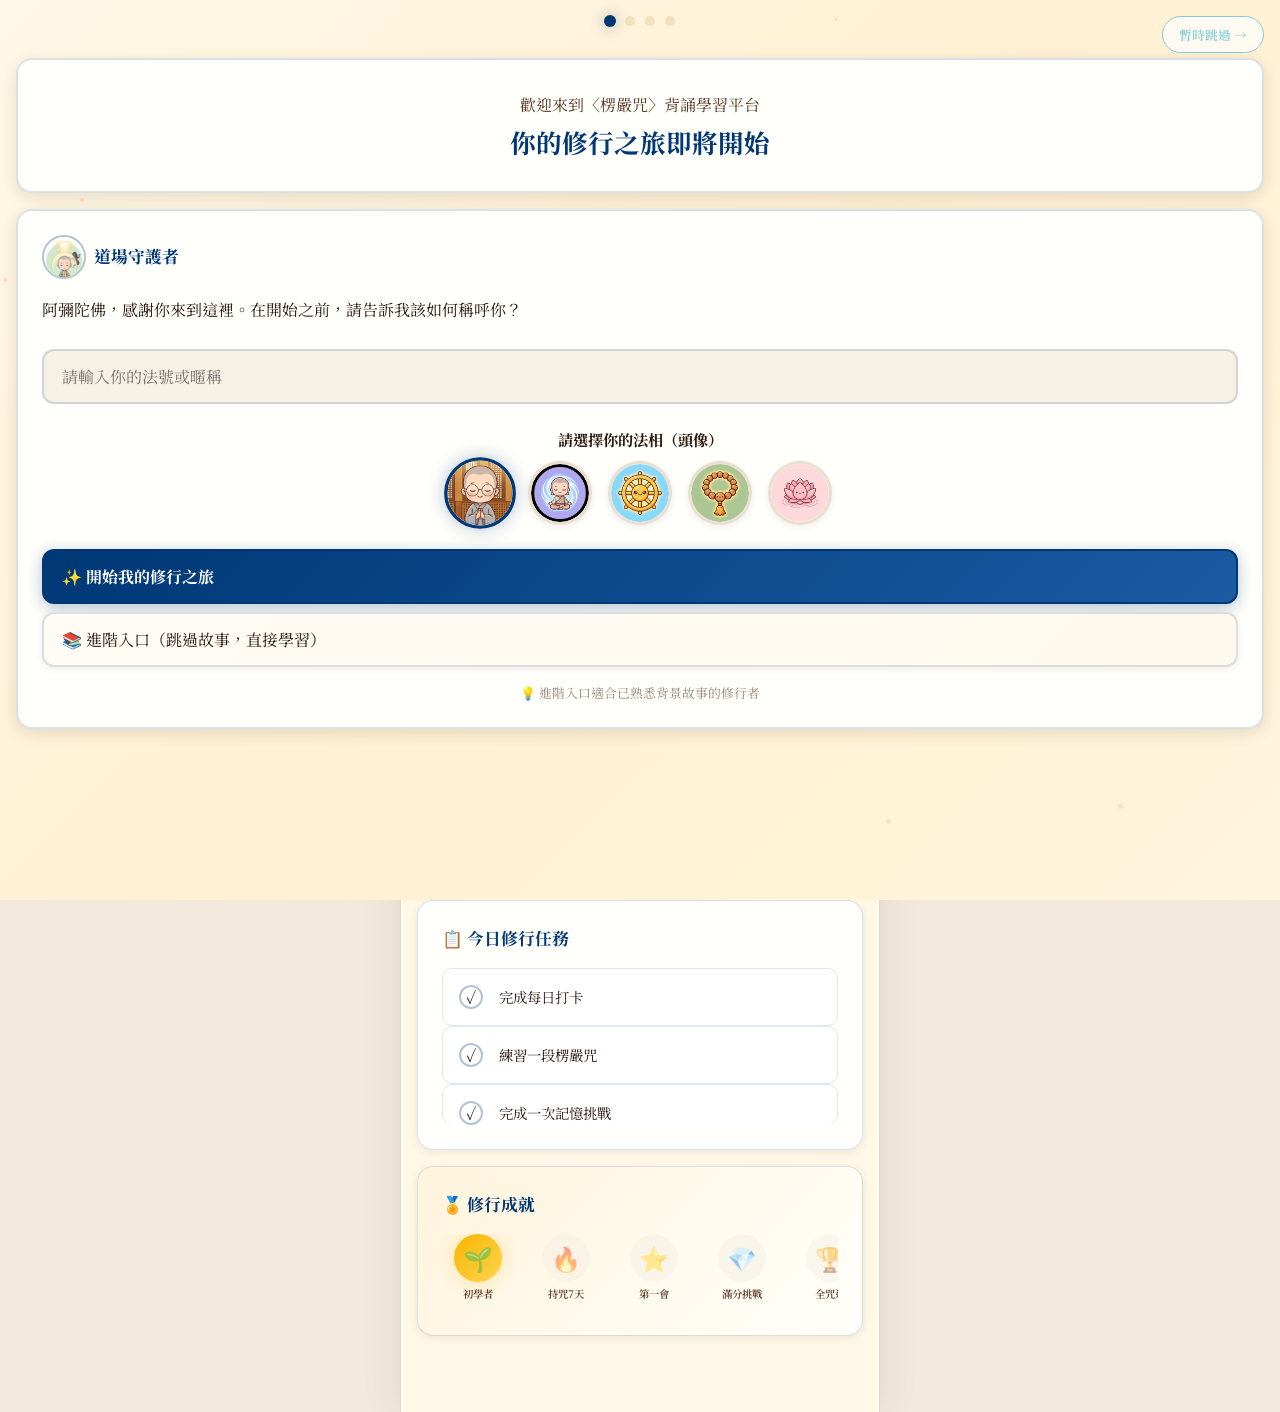
==== commit 00c85974: "Fix mobile app: double name prompt, section0/3 audio paths, and user voice recording playback" ====
--- a/mobile-app.html
+++ b/mobile-app.html
@@ -195,8 +195,11 @@
                 </div>
             </div>
 
-            <!-- 錄音浮動按鈕 -->
-            <button class="mobile-recorder-fab" id="recorderFab" onclick="MobileApp.toggleRecorder()" title="錄音">🎙️</button>
+            <!-- 錄音與播放浮動按鈕 -->
+            <div class="mobile-recorder-container" id="recorderContainer">
+                <button class="play-my-audio-btn" id="playMyAudioBtn" onclick="MobileApp.playMyAudio()" style="display:none;" title="播放我的錄音">▶️</button>
+                <button class="mobile-recorder-fab" id="recorderFab" onclick="MobileApp.toggleRecorder()" title="錄音">🎙️</button>
+            </div>
         </div>
 
         <!-- ========== 記憶挑戰頁 ========== -->
@@ -612,7 +615,7 @@
     .global-nav { display: none !important; }
     body { padding-top: 0 !important; }
     /* user-profile-system.js 的歡迎彈窗 — 手機版用 onboarding 取代 */
-    .user-welcome-modal-overlay { display: none !important; }
+    .user-welcome-modal, .user-welcome-modal-overlay { display: none !important; }
     /* progressive-learning-ui.js 注入的桌面 UI */
     .progressive-mode-toggle, .progressive-stats-bar { display: none !important; }
 </style>
--- a/mobile-app.css
+++ b/mobile-app.css
@@ -2049,10 +2049,49 @@
 /* ═══════════════════════════════════════════════════════════════
    錄音浮動按鈕（手機版）
    ═══════════════════════════════════════════════════════════════ */
-.mobile-recorder-fab {
+.mobile-recorder-container {
     position: fixed;
     bottom: calc(var(--nav-height) + var(--safe-bottom) + 16px);
     right: 16px;
+    display: flex;
+    align-items: center;
+    gap: 12px;
+    z-index: 50;
+    pointer-events: none;
+}
+
+.mobile-recorder-container button {
+    pointer-events: auto;
+}
+
+.play-my-audio-btn {
+    width: 48px;
+    height: 48px;
+    border-radius: 50%;
+    background: var(--bg-card);
+    color: var(--primary);
+    border: 2px solid var(--primary);
+    box-shadow: 0 4px 12px rgba(0, 55, 117, 0.2);
+    cursor: pointer;
+    display: none; /* JS will show it as flex */
+    align-items: center;
+    justify-content: center;
+    font-size: 1.1rem;
+    transition: all var(--duration-fast);
+}
+
+.play-my-audio-btn:active {
+    transform: scale(0.9);
+}
+
+.play-my-audio-btn.playing {
+    background: var(--accent);
+    color: white;
+    border-color: var(--accent);
+    box-shadow: 0 4px 12px rgba(131, 204, 210, 0.4);
+}
+
+.mobile-recorder-fab {
     width: 56px;
     height: 56px;
     border-radius: 50%;
@@ -2065,7 +2104,6 @@
     align-items: center;
     justify-content: center;
     font-size: 1.5rem;
-    z-index: 50;
     transition: all var(--duration-fast);
 }
 
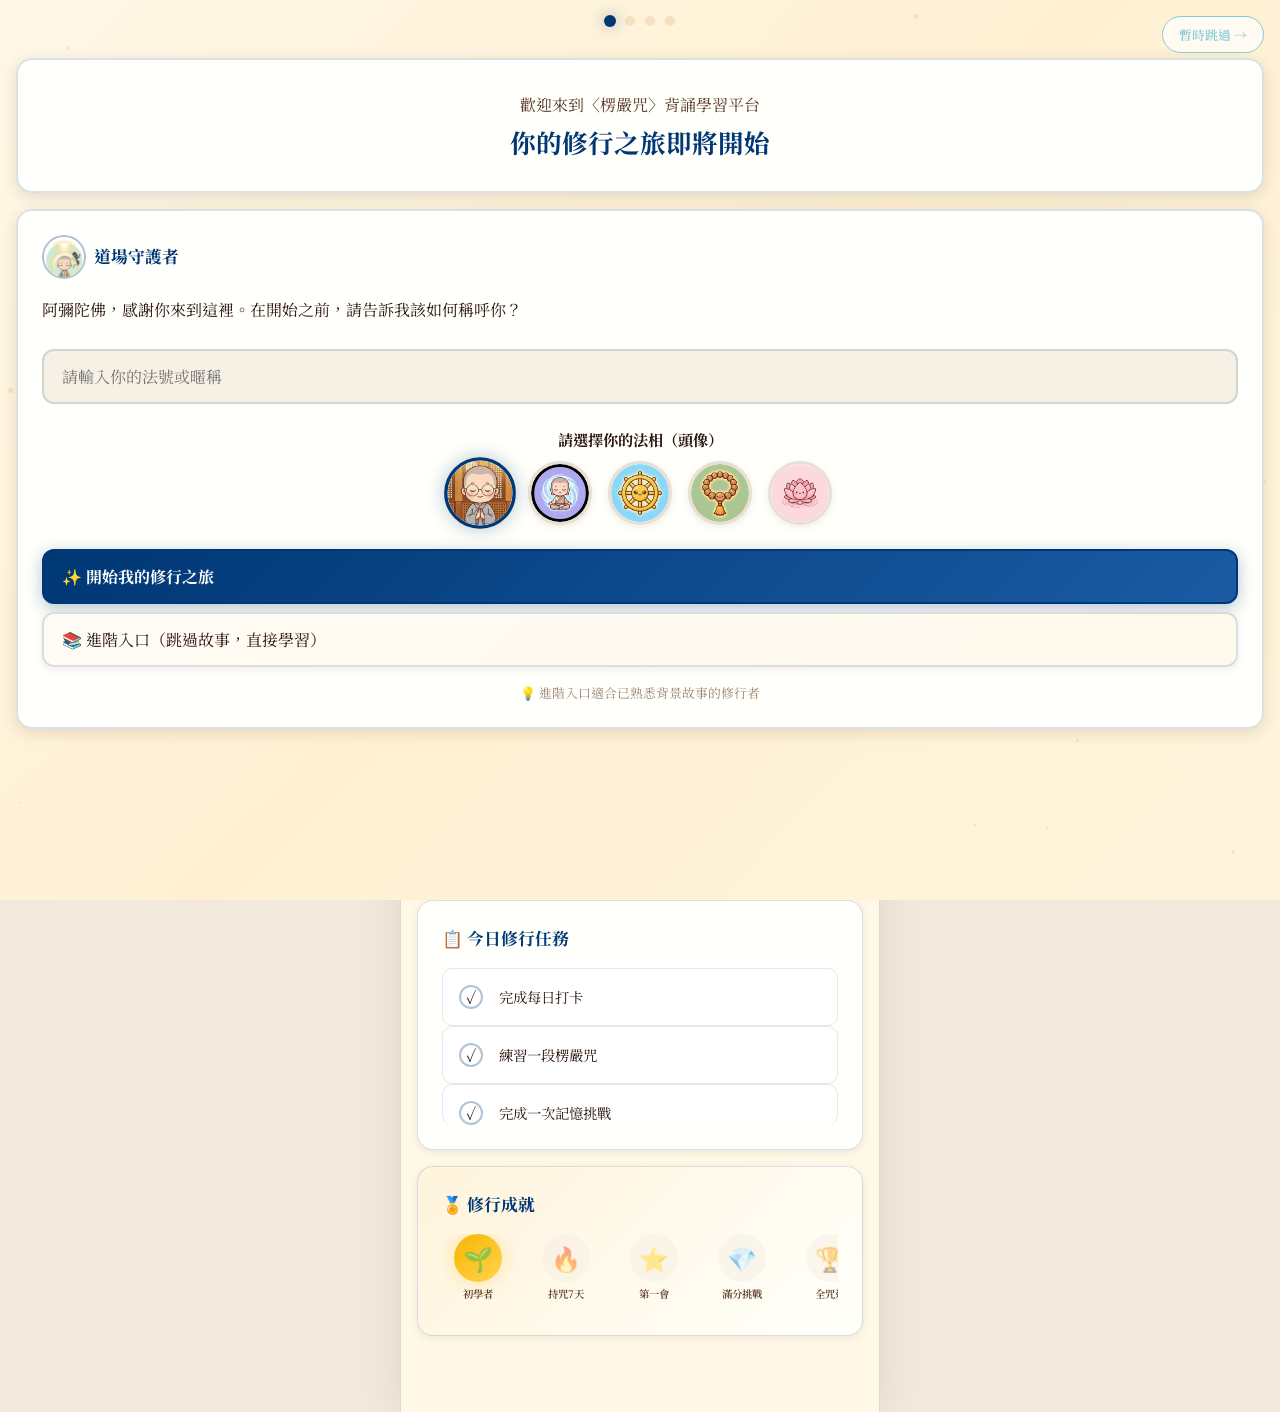
==== commit f7f7257e: "Update challenge game character images from emojis to custom avatars and character images" ====
--- a/mobile-app.html
+++ b/mobile-app.html
@@ -246,8 +246,8 @@
 
                 <!-- 追逐軌道 -->
                 <div class="chase-track">
-                    <div class="chase-character chase-player" id="chasePlayer">🧑‍🦲</div>
-                    <div class="chase-character chase-enemy" id="chaseEnemy">👹</div>
+                    <img class="chase-character chase-player" id="chasePlayer" src="avatars/mobile/1praying_monk.png" alt="玩家">
+                    <img class="chase-character chase-enemy" id="chaseEnemy" src="人物圖檔/2.png" alt="敵人">
                     <div class="chase-error-count">❌ <span id="chaseErrors">0</span>/10</div>
                 </div>
 
--- a/mobile-app.css
+++ b/mobile-app.css
@@ -1537,11 +1537,8 @@
     width: 40px;
     height: 40px;
     border-radius: 50%;
+    object-fit: cover;
     transition: left 0.5s var(--ease-out);
-    display: flex;
-    align-items: center;
-    justify-content: center;
-    font-size: 1.5rem;
 }
 
 .chase-player {
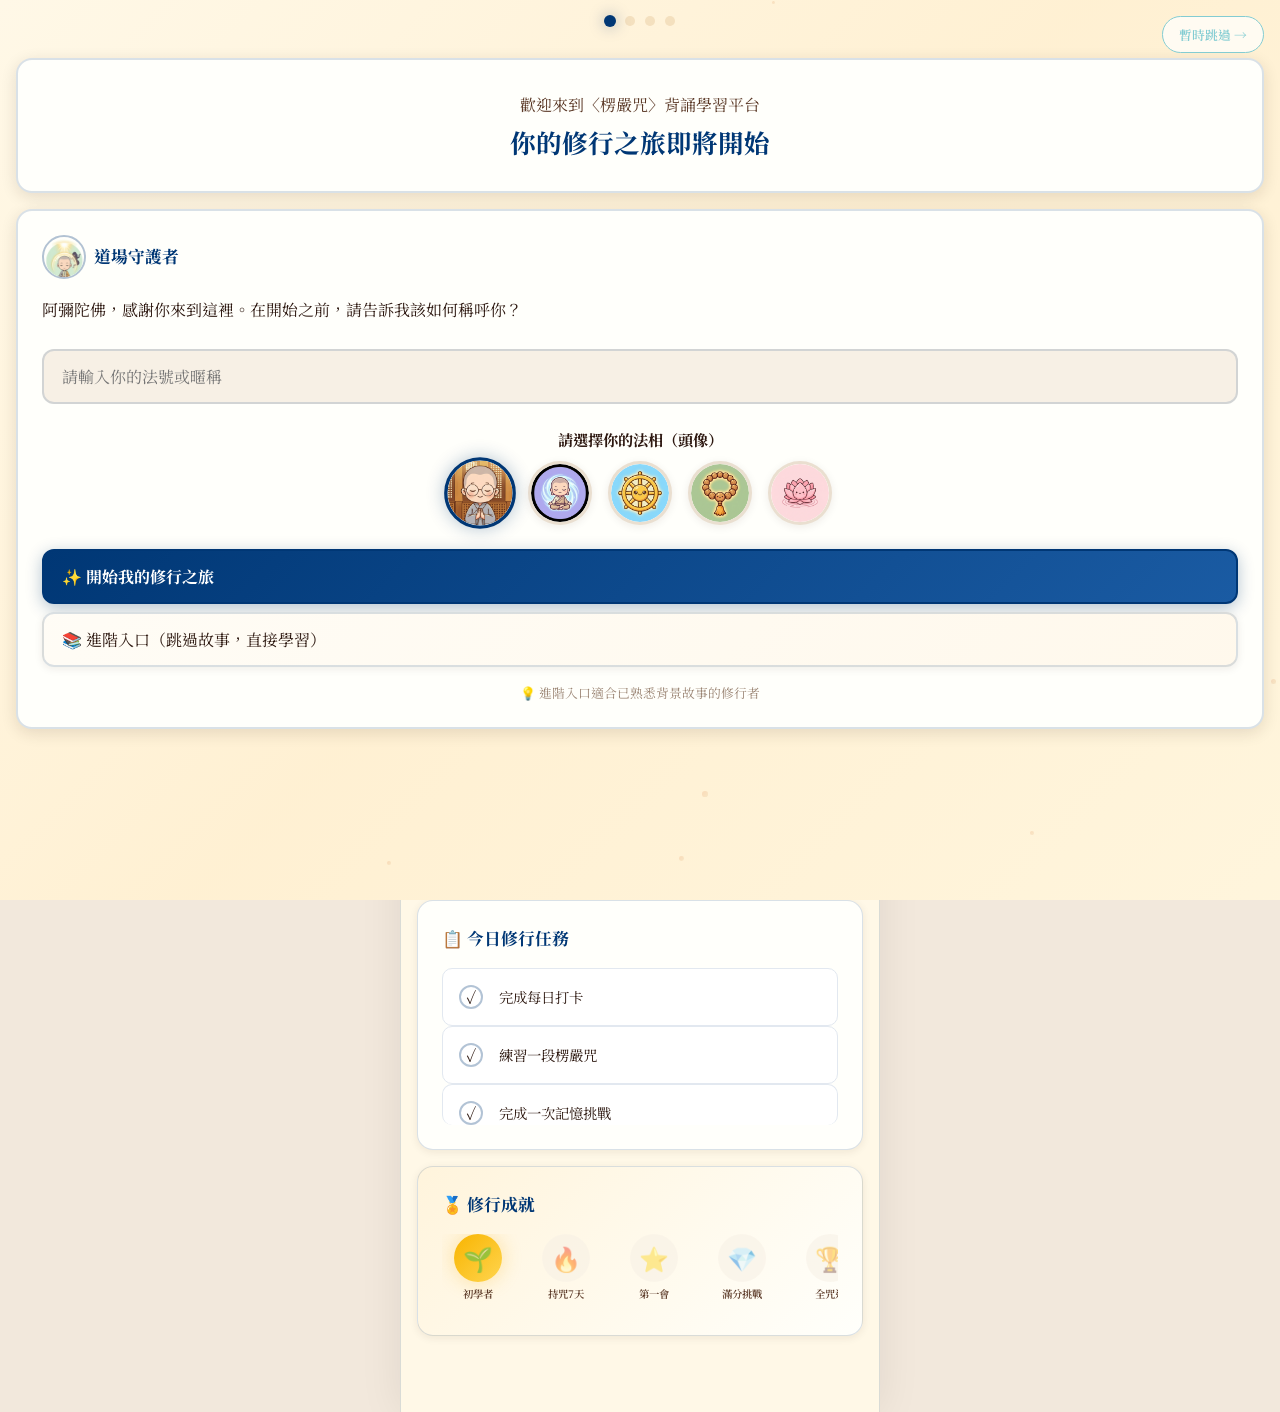
==== commit c7738c00: "Rename character folder to characters/ to prevent URL encoding errors on GitHub Pages and reduce rep" ====
--- a/mobile-app.html
+++ b/mobile-app.html
@@ -247,7 +247,7 @@
                 <!-- 追逐軌道 -->
                 <div class="chase-track">
                     <img class="chase-character chase-player" id="chasePlayer" src="avatars/mobile/1praying_monk.png" alt="玩家">
-                    <img class="chase-character chase-enemy" id="chaseEnemy" src="人物圖檔/2.png" alt="敵人">
+                    <img class="chase-character chase-enemy" id="chaseEnemy" src="characters/2.png" alt="敵人">
                     <div class="chase-error-count">❌ <span id="chaseErrors">0</span>/10</div>
                 </div>
 
@@ -300,12 +300,12 @@
                     <div class="story-section-title">【貳】主要人物</div>
                     <div class="story-character-cards">
                         <div class="story-character">
-                            <img src="人物圖檔/1.png" alt="阿難尊者" onerror="this.src='avatars/1praying_monk.png'">
+                            <img src="characters/1.png" alt="阿難尊者" onerror="this.src='avatars/1praying_monk.png'">
                             <div class="story-character-name">阿難尊者</div>
                             <p style="font-size:0.75rem; color:var(--text-muted); margin-top:4px;">佛陀堂弟</p>
                         </div>
                         <div class="story-character">
-                            <img src="人物圖檔/2.png" alt="摩登伽女" onerror="this.src='avatars/lotus_flower.png'">
+                            <img src="characters/2.png" alt="摩登伽女" onerror="this.src='avatars/lotus_flower.png'">
                             <div class="story-character-name">摩登伽女</div>
                             <p style="font-size:0.75rem; color:var(--text-muted); margin-top:4px;">首陀羅族少女</p>
                         </div>
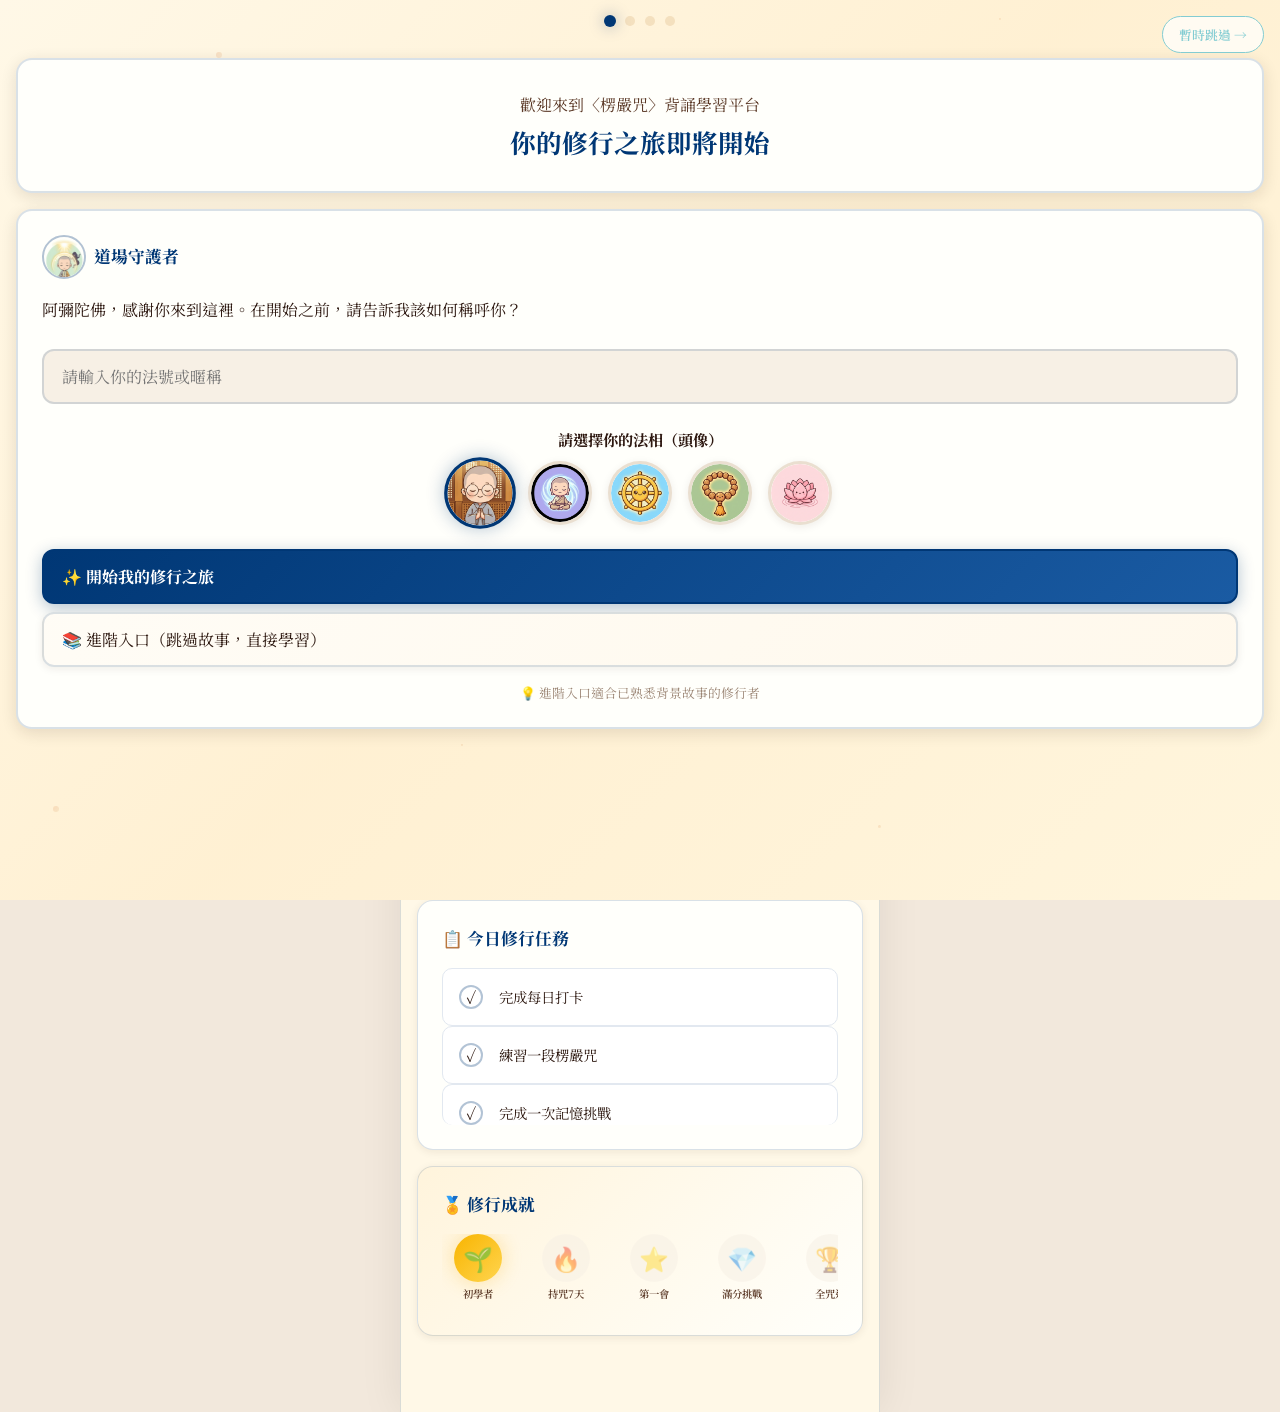
==== commit 36ce4612: "Fix challenge track player image: use characters/1.png (Ananda portrait) instead of user selected av" ====
--- a/mobile-app.html
+++ b/mobile-app.html
@@ -246,7 +246,7 @@
 
                 <!-- 追逐軌道 -->
                 <div class="chase-track">
-                    <img class="chase-character chase-player" id="chasePlayer" src="avatars/mobile/1praying_monk.png" alt="玩家">
+                    <img class="chase-character chase-player" id="chasePlayer" src="characters/1.png" alt="阿難">
                     <img class="chase-character chase-enemy" id="chaseEnemy" src="characters/2.png" alt="敵人">
                     <div class="chase-error-count">❌ <span id="chaseErrors">0</span>/10</div>
                 </div>
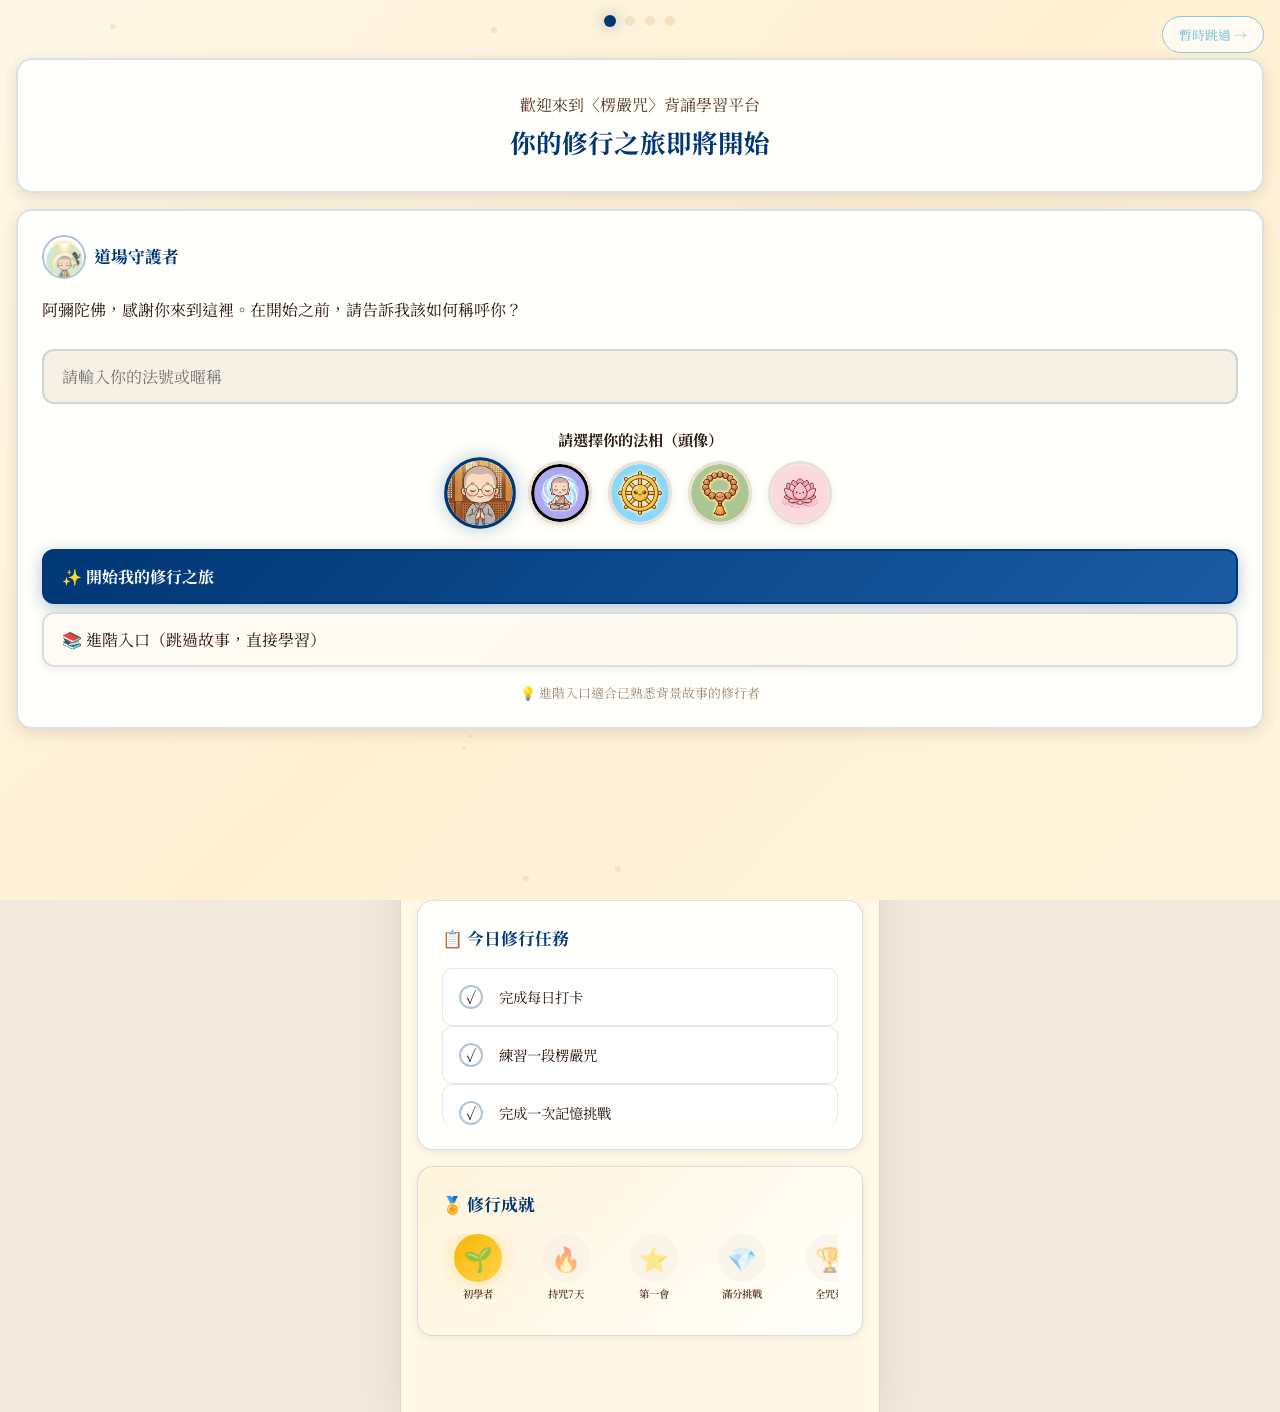
==== commit ec2a94a3: "Cache bust mobile-app.css and mobile-app.js with query parameters to bypass client browser cache" ====
--- a/mobile-app.html
+++ b/mobile-app.html
@@ -20,7 +20,7 @@
     <link rel="manifest" href="manifest.json">
     <link rel="icon" href="data:image/svg+xml,<svg xmlns=%22http://www.w3.org/2000/svg%22 viewBox=%220 0 100 100%22><text y=%22.9em%22 font-size=%2290%22>🪷</text></svg>">
     <link rel="apple-touch-icon" href="icons/zen_home.png">
-    <link rel="stylesheet" href="mobile-app.css">
+    <link rel="stylesheet" href="mobile-app.css?v=5">
 </head>
 <body>
 <div class="mobile-app" id="mobileApp">
@@ -652,7 +652,7 @@
 <script src="global-nav.js"></script>
 
 <!-- ==================== App 核心邏輯 ==================== -->
-<script src="mobile-app.js"></script>
+<script src="mobile-app.js?v=5"></script>
 
 
 <!-- ==================== Service Worker 註冊 ==================== -->
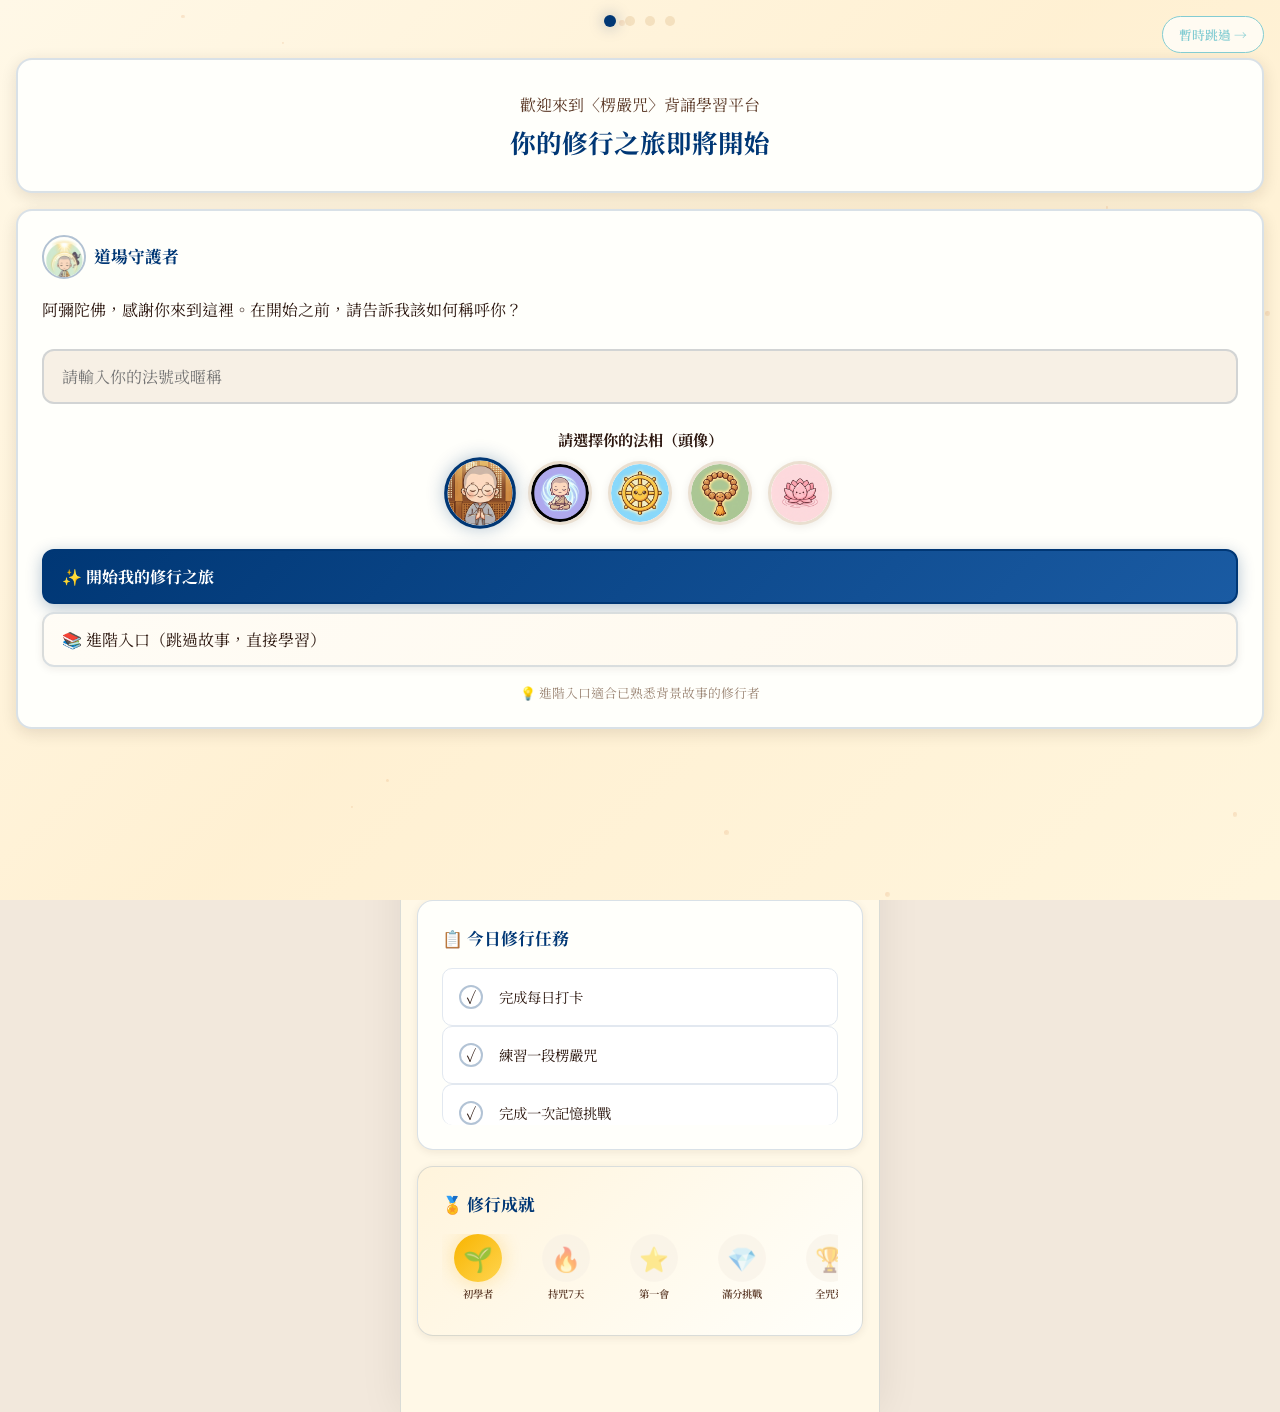
==== commit be216fb2: "Enlarge chase characters by 50% and style them with borders and shadows" ====
--- a/mobile-app.html
+++ b/mobile-app.html
@@ -20,7 +20,7 @@
     <link rel="manifest" href="manifest.json">
     <link rel="icon" href="data:image/svg+xml,<svg xmlns=%22http://www.w3.org/2000/svg%22 viewBox=%220 0 100 100%22><text y=%22.9em%22 font-size=%2290%22>🪷</text></svg>">
     <link rel="apple-touch-icon" href="icons/zen_home.png">
-    <link rel="stylesheet" href="mobile-app.css?v=5">
+    <link rel="stylesheet" href="mobile-app.css?v=6">
 </head>
 <body>
 <div class="mobile-app" id="mobileApp">
@@ -652,7 +652,7 @@
 <script src="global-nav.js"></script>
 
 <!-- ==================== App 核心邏輯 ==================== -->
-<script src="mobile-app.js?v=5"></script>
+<script src="mobile-app.js?v=6"></script>
 
 
 <!-- ==================== Service Worker 註冊 ==================== -->
--- a/mobile-app.css
+++ b/mobile-app.css
@@ -1533,20 +1533,25 @@
 
 .chase-character {
     position: absolute;
-    bottom: 8px;
-    width: 40px;
-    height: 40px;
+    bottom: 10px;
+    width: 60px;
+    height: 60px;
     border-radius: 50%;
     object-fit: cover;
     transition: left 0.5s var(--ease-out);
+    box-shadow: 0 4px 10px rgba(0, 0, 0, 0.15);
 }
 
 .chase-player {
     left: 10%;
+    border: 2.5px solid var(--primary);
+    background-color: white;
 }
 
 .chase-enemy {
     left: 80%;
+    border: 2.5px solid var(--danger);
+    background-color: white;
 }
 
 .chase-error-count {
